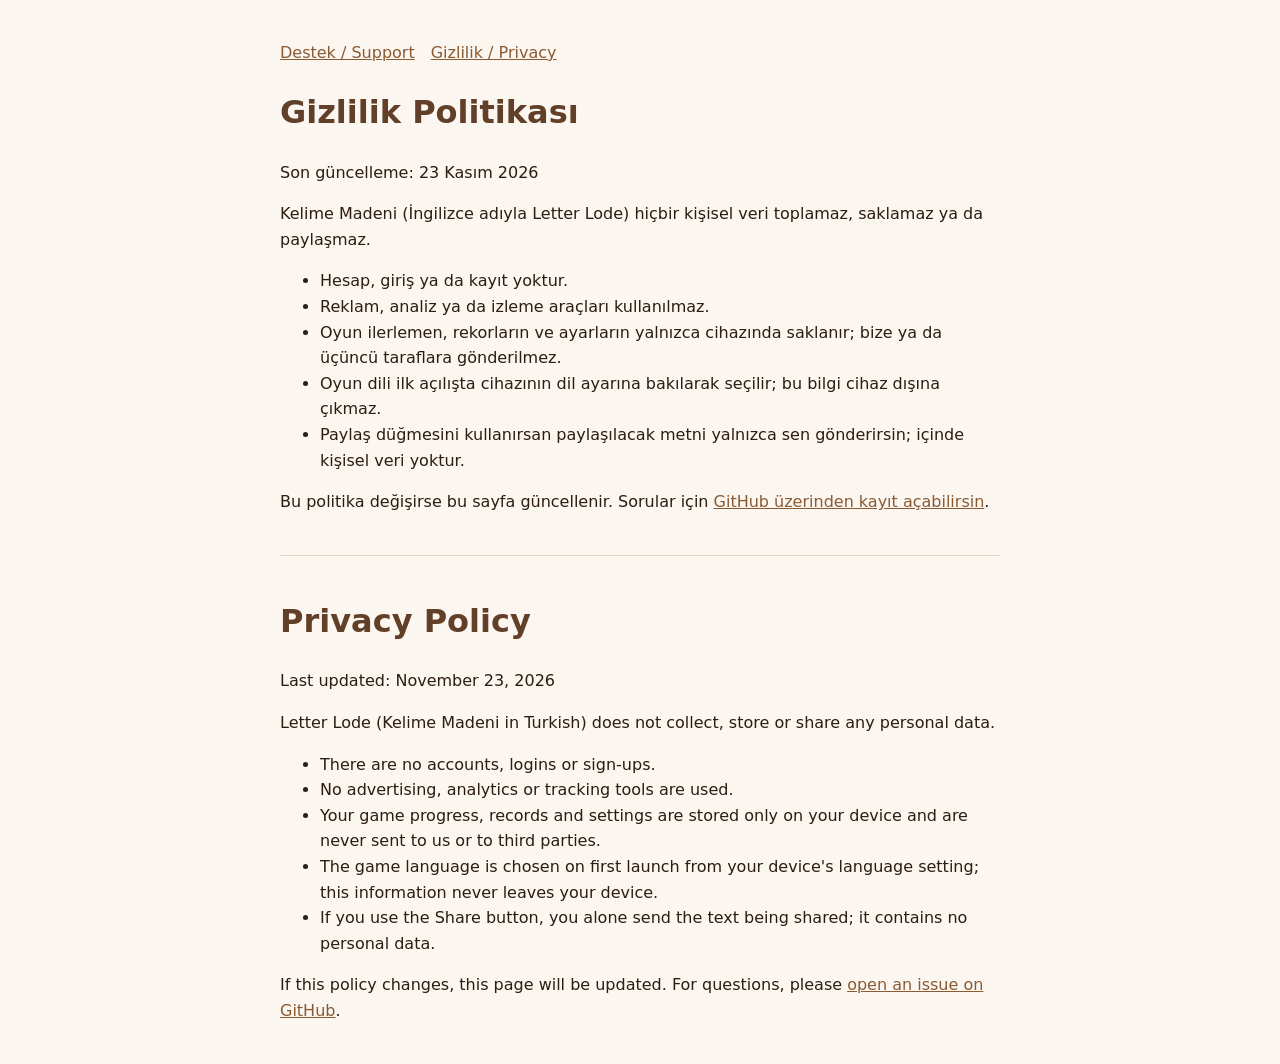
==== privacy.html @ 884fb62a "Destek ve gizlilik sayfaları (TR/EN)" ====
<!doctype html><html lang="tr"><head><meta charset="utf-8"><meta name="viewport" content="width=device-width,initial-scale=1"><title>Kelime Madeni · Letter Lode — Gizlilik / Privacy</title><link rel="stylesheet" href="style.css"></head><body>
<nav><a href="index.html">Destek / Support</a><a href="privacy.html">Gizlilik / Privacy</a></nav>
<h1>Gizlilik Politikası</h1>
<p>Son güncelleme: 23 Kasım 2026</p>
<p>Kelime Madeni (İngilizce adıyla Letter Lode) hiçbir kişisel veri toplamaz, saklamaz ya da paylaşmaz.</p>
<ul><li>Hesap, giriş ya da kayıt yoktur.</li>
<li>Reklam, analiz ya da izleme araçları kullanılmaz.</li>
<li>Oyun ilerlemen, rekorların ve ayarların yalnızca cihazında saklanır; bize ya da üçüncü taraflara gönderilmez.</li>
<li>Oyun dili ilk açılışta cihazının dil ayarına bakılarak seçilir; bu bilgi cihaz dışına çıkmaz.</li>
<li>Paylaş düğmesini kullanırsan paylaşılacak metni yalnızca sen gönderirsin; içinde kişisel veri yoktur.</li></ul>
<p>Bu politika değişirse bu sayfa güncellenir. Sorular için <a href="https://github.com/volkansuner/kelimemadeni-app/issues">GitHub üzerinden kayıt açabilirsin</a>.</p>
<hr>
<h1>Privacy Policy</h1>
<p>Last updated: November 23, 2026</p>
<p>Letter Lode (Kelime Madeni in Turkish) does not collect, store or share any personal data.</p>
<ul><li>There are no accounts, logins or sign-ups.</li>
<li>No advertising, analytics or tracking tools are used.</li>
<li>Your game progress, records and settings are stored only on your device and are never sent to us or to third parties.</li>
<li>The game language is chosen on first launch from your device's language setting; this information never leaves your device.</li>
<li>If you use the Share button, you alone send the text being shared; it contains no personal data.</li></ul>
<p>If this policy changes, this page will be updated. For questions, please <a href="https://github.com/volkansuner/kelimemadeni-app/issues">open an issue on GitHub</a>.</p>
</body></html>
---- style.css ----
body{font-family:-apple-system,system-ui,sans-serif;max-width:720px;margin:40px auto;padding:0 20px;line-height:1.6;color:#2b1d12;background:#fbf6ef}
h1{color:#613F28}h2{color:#613F28;margin-top:2em}a{color:#8a5a33}nav a{margin-right:1em}hr{border:0;border-top:1px solid #e3d5c3;margin:2.5em 0}
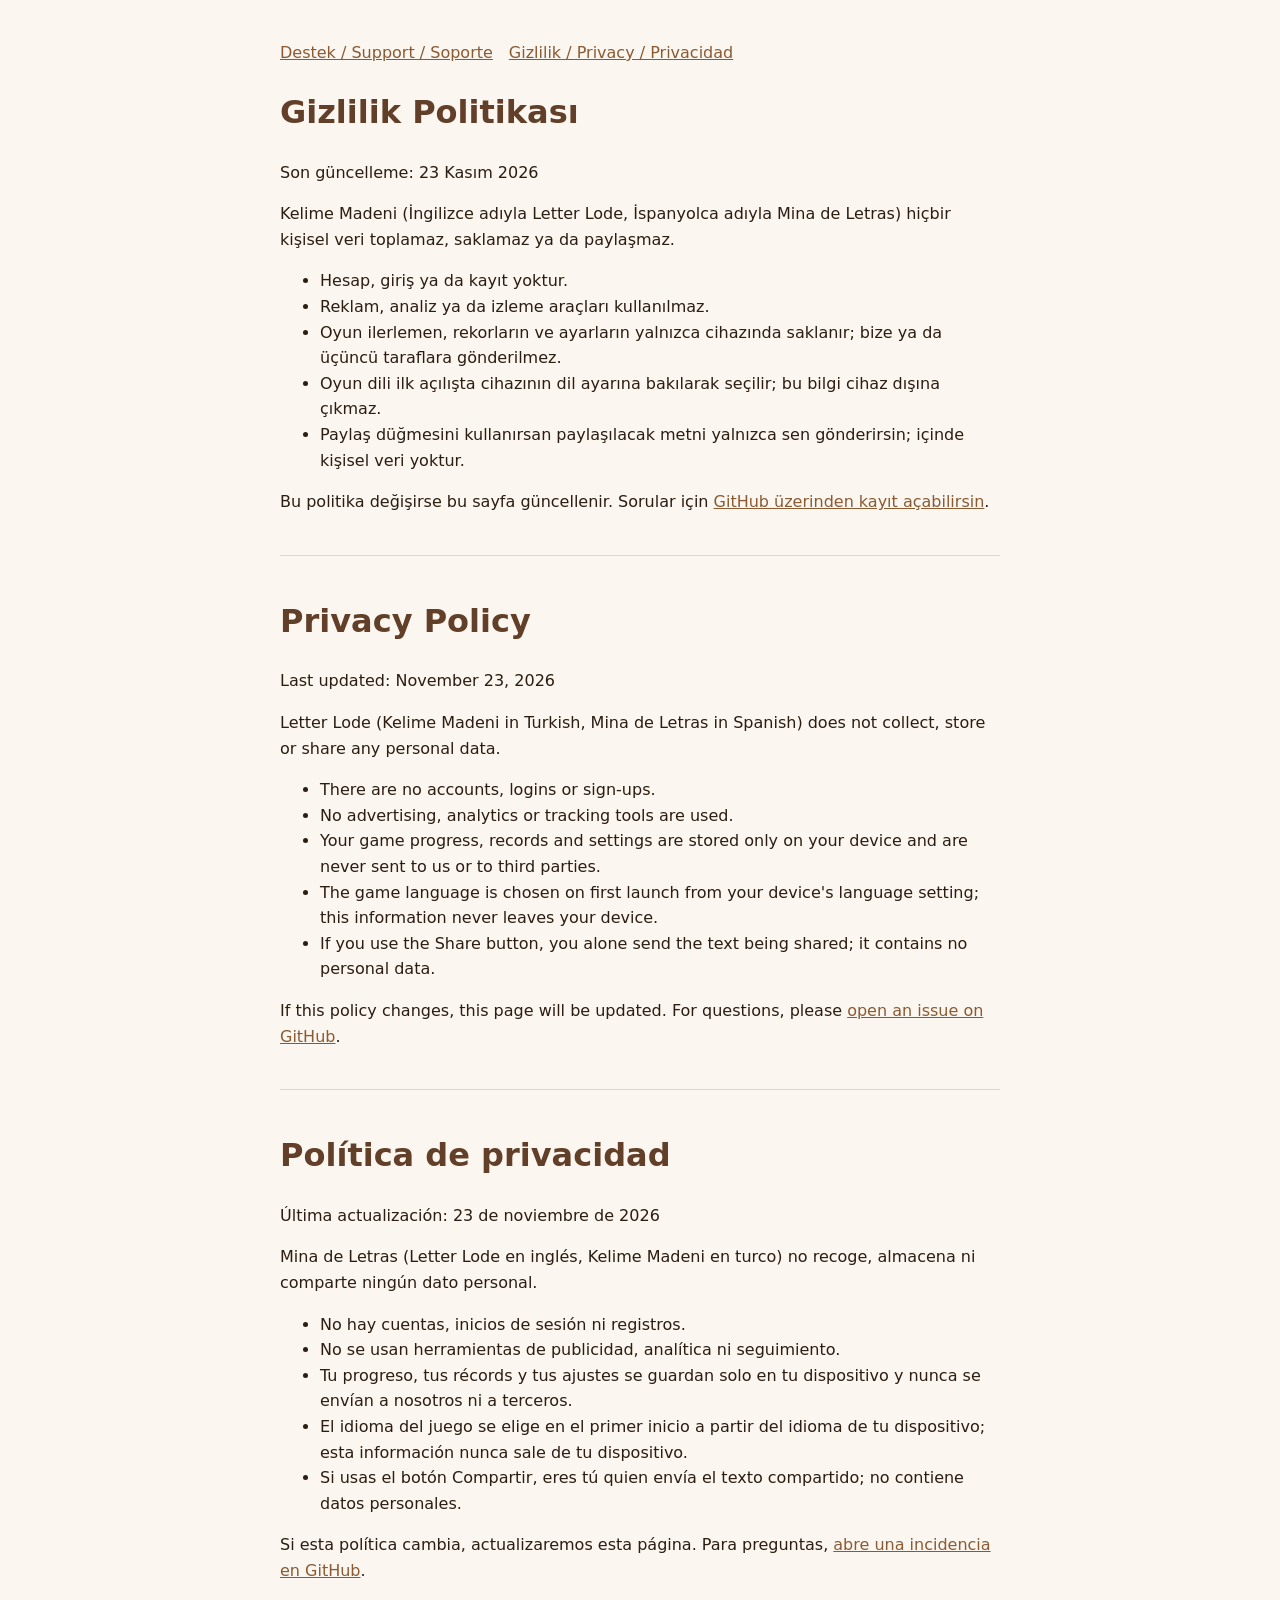
==== commit 540f8400: "İspanyolca destek ve gizlilik bölümleri" ====
--- a/privacy.html
+++ b/privacy.html
@@ -1,8 +1,8 @@
-<!doctype html><html lang="tr"><head><meta charset="utf-8"><meta name="viewport" content="width=device-width,initial-scale=1"><title>Kelime Madeni · Letter Lode — Gizlilik / Privacy</title><link rel="stylesheet" href="style.css"></head><body>
-<nav><a href="index.html">Destek / Support</a><a href="privacy.html">Gizlilik / Privacy</a></nav>
+<!doctype html><html lang="tr"><head><meta charset="utf-8"><meta name="viewport" content="width=device-width,initial-scale=1"><title>Kelime Madeni · Letter Lode · Mina de Letras — Gizlilik / Privacy / Privacidad</title><link rel="stylesheet" href="style.css"></head><body>
+<nav><a href="index.html">Destek / Support / Soporte</a><a href="privacy.html">Gizlilik / Privacy / Privacidad</a></nav>
 <h1>Gizlilik Politikası</h1>
 <p>Son güncelleme: 23 Kasım 2026</p>
-<p>Kelime Madeni (İngilizce adıyla Letter Lode) hiçbir kişisel veri toplamaz, saklamaz ya da paylaşmaz.</p>
+<p>Kelime Madeni (İngilizce adıyla Letter Lode, İspanyolca adıyla Mina de Letras) hiçbir kişisel veri toplamaz, saklamaz ya da paylaşmaz.</p>
 <ul><li>Hesap, giriş ya da kayıt yoktur.</li>
 <li>Reklam, analiz ya da izleme araçları kullanılmaz.</li>
 <li>Oyun ilerlemen, rekorların ve ayarların yalnızca cihazında saklanır; bize ya da üçüncü taraflara gönderilmez.</li>
@@ -12,11 +12,23 @@
 <hr>
 <h1>Privacy Policy</h1>
 <p>Last updated: November 23, 2026</p>
-<p>Letter Lode (Kelime Madeni in Turkish) does not collect, store or share any personal data.</p>
+<p>Letter Lode (Kelime Madeni in Turkish, Mina de Letras in Spanish) does not collect, store or share any personal data.</p>
 <ul><li>There are no accounts, logins or sign-ups.</li>
 <li>No advertising, analytics or tracking tools are used.</li>
 <li>Your game progress, records and settings are stored only on your device and are never sent to us or to third parties.</li>
 <li>The game language is chosen on first launch from your device's language setting; this information never leaves your device.</li>
 <li>If you use the Share button, you alone send the text being shared; it contains no personal data.</li></ul>
 <p>If this policy changes, this page will be updated. For questions, please <a href="https://github.com/volkansuner/kelimemadeni-app/issues">open an issue on GitHub</a>.</p>
+<hr>
+<h1 lang="es">Política de privacidad</h1>
+<div lang="es">
+<p>Última actualización: 23 de noviembre de 2026</p>
+<p>Mina de Letras (Letter Lode en inglés, Kelime Madeni en turco) no recoge, almacena ni comparte ningún dato personal.</p>
+<ul><li>No hay cuentas, inicios de sesión ni registros.</li>
+<li>No se usan herramientas de publicidad, analítica ni seguimiento.</li>
+<li>Tu progreso, tus récords y tus ajustes se guardan solo en tu dispositivo y nunca se envían a nosotros ni a terceros.</li>
+<li>El idioma del juego se elige en el primer inicio a partir del idioma de tu dispositivo; esta información nunca sale de tu dispositivo.</li>
+<li>Si usas el botón Compartir, eres tú quien envía el texto compartido; no contiene datos personales.</li></ul>
+<p>Si esta política cambia, actualizaremos esta página. Para preguntas, <a href="https://github.com/volkansuner/kelimemadeni-app/issues">abre una incidencia en GitHub</a>.</p>
+</div>
 </body></html>
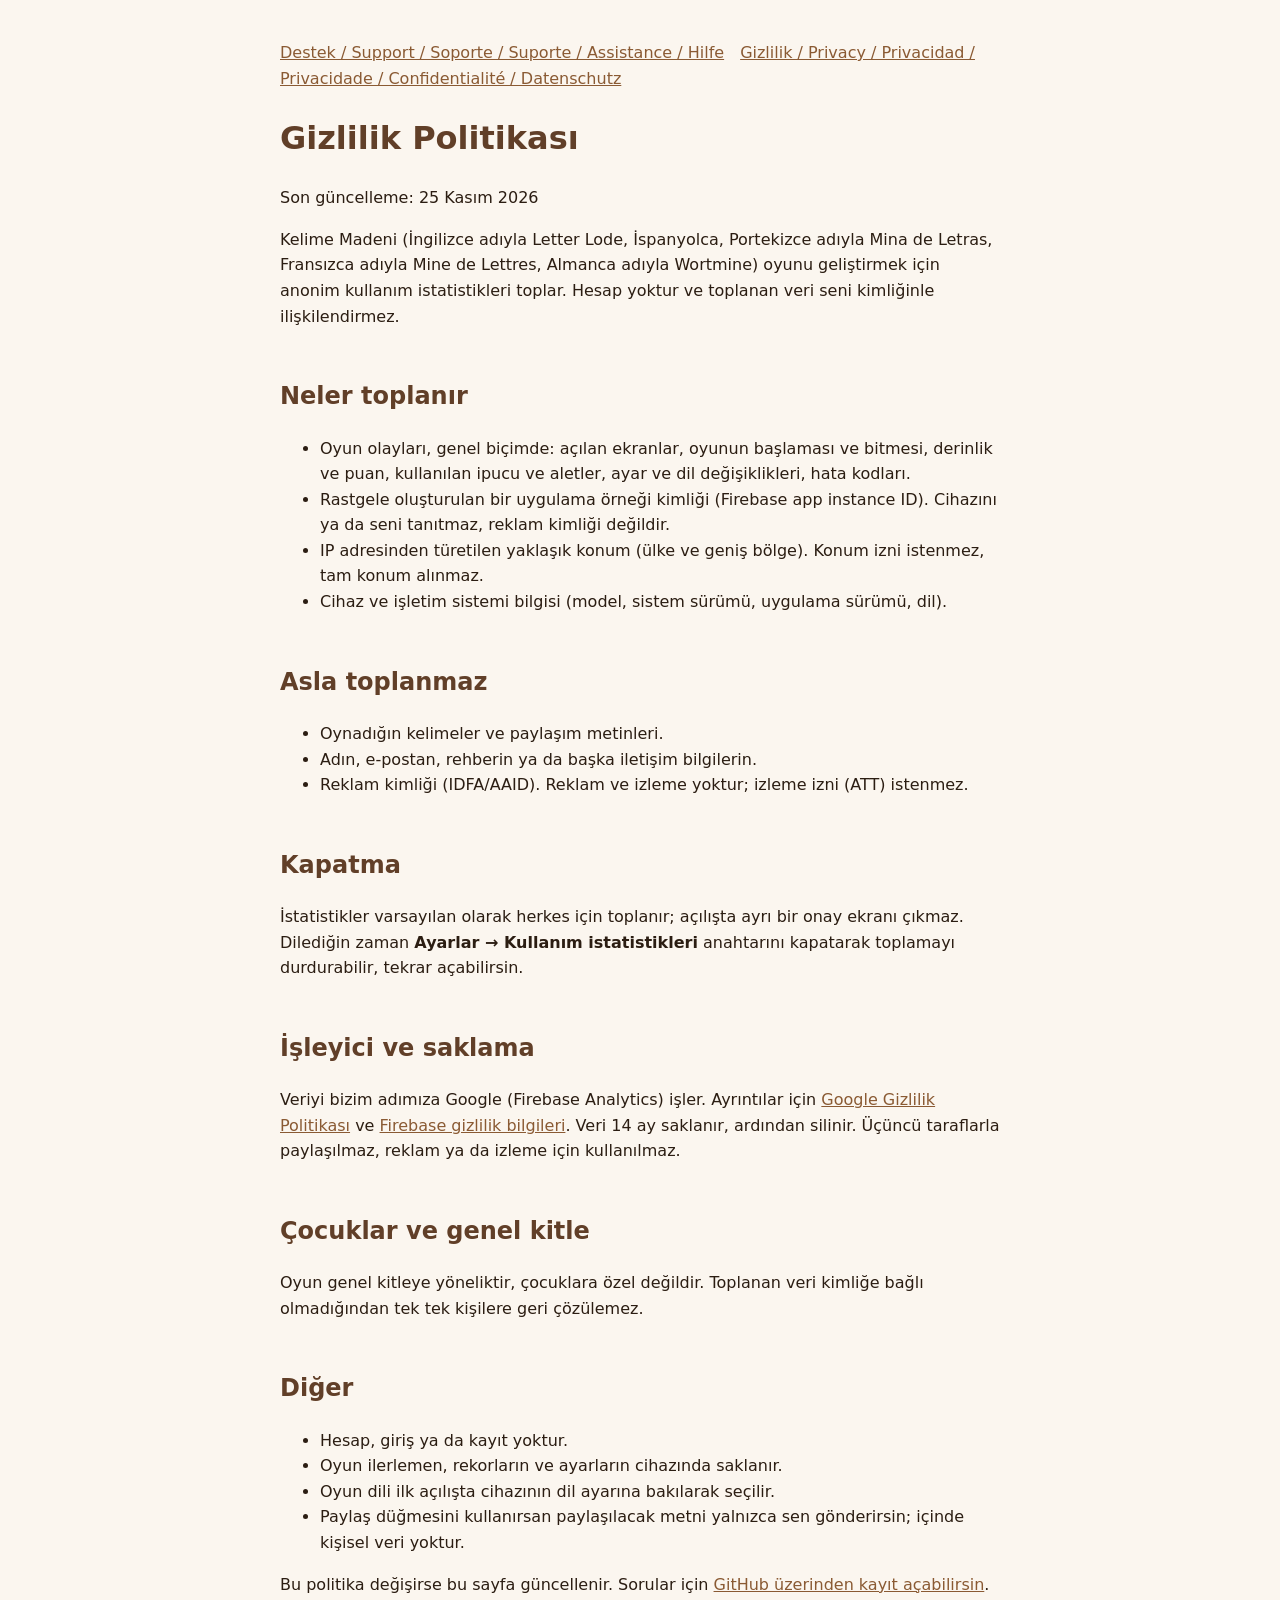
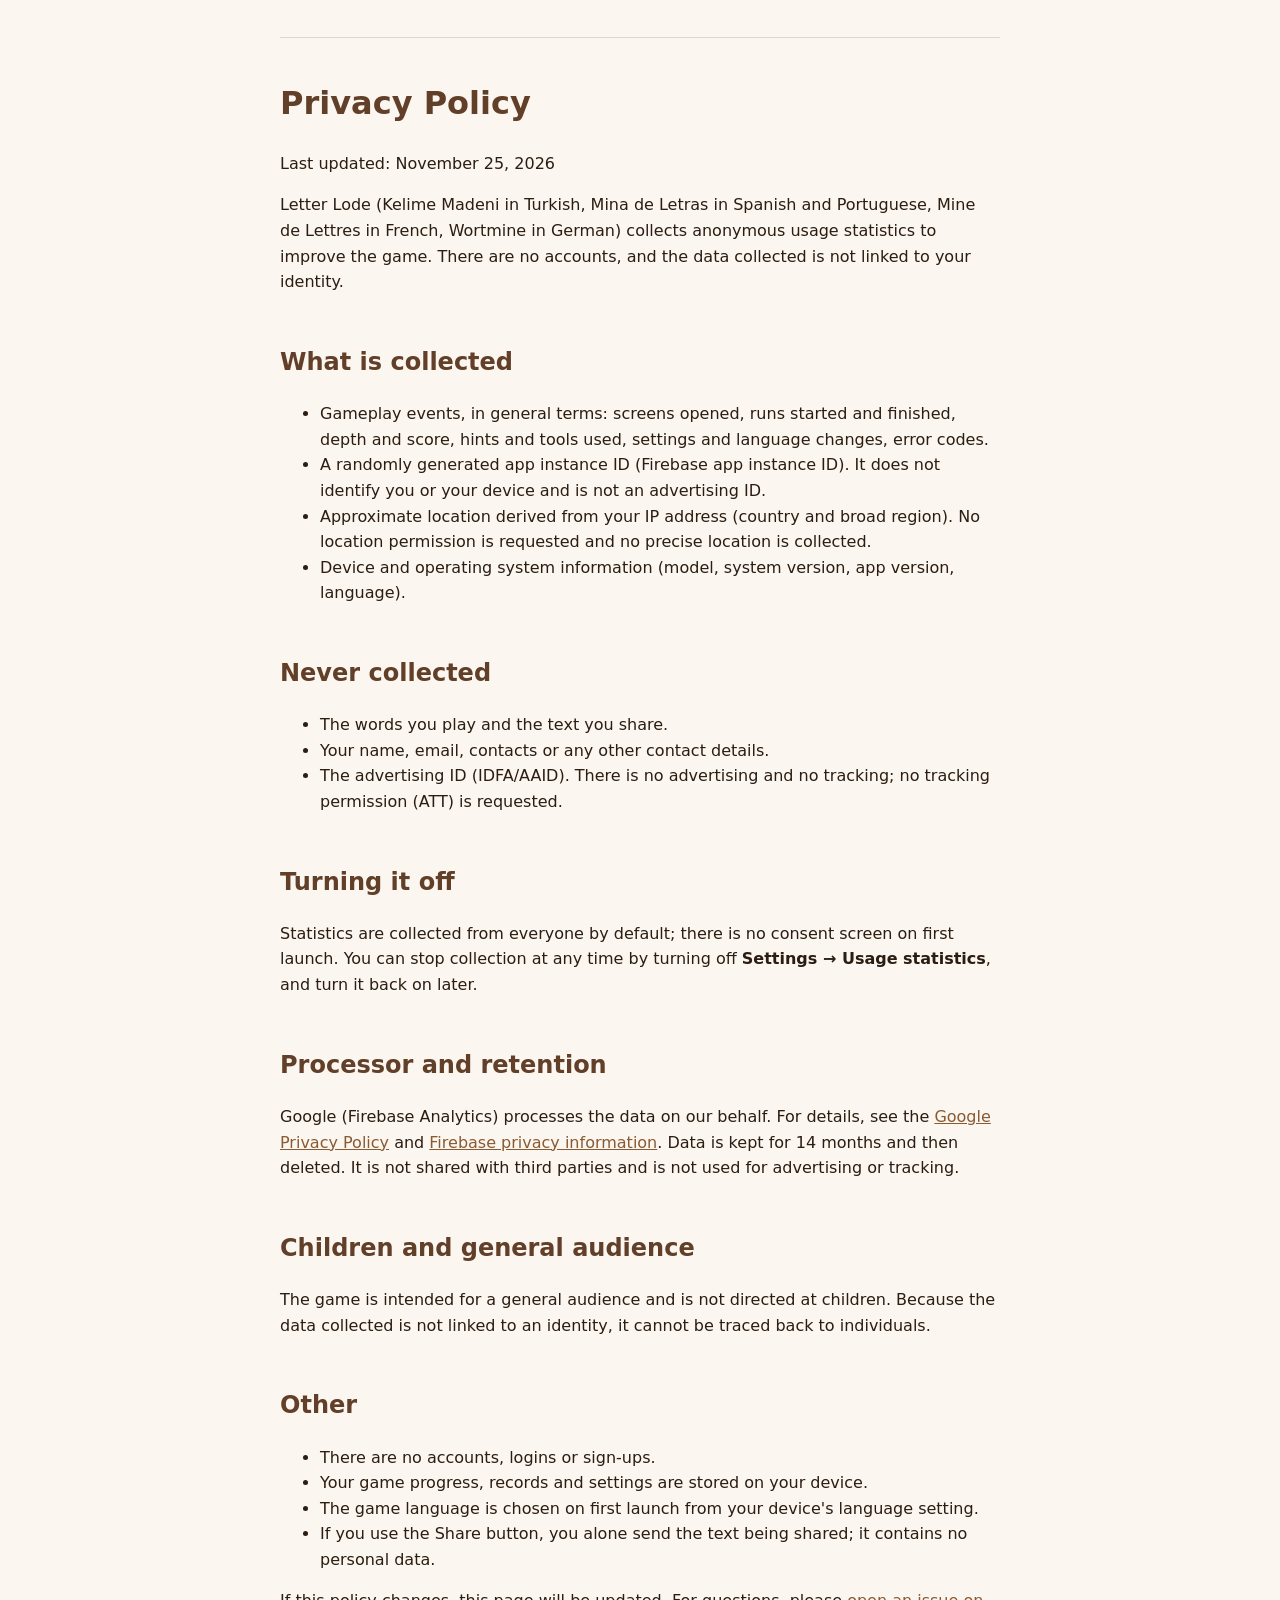
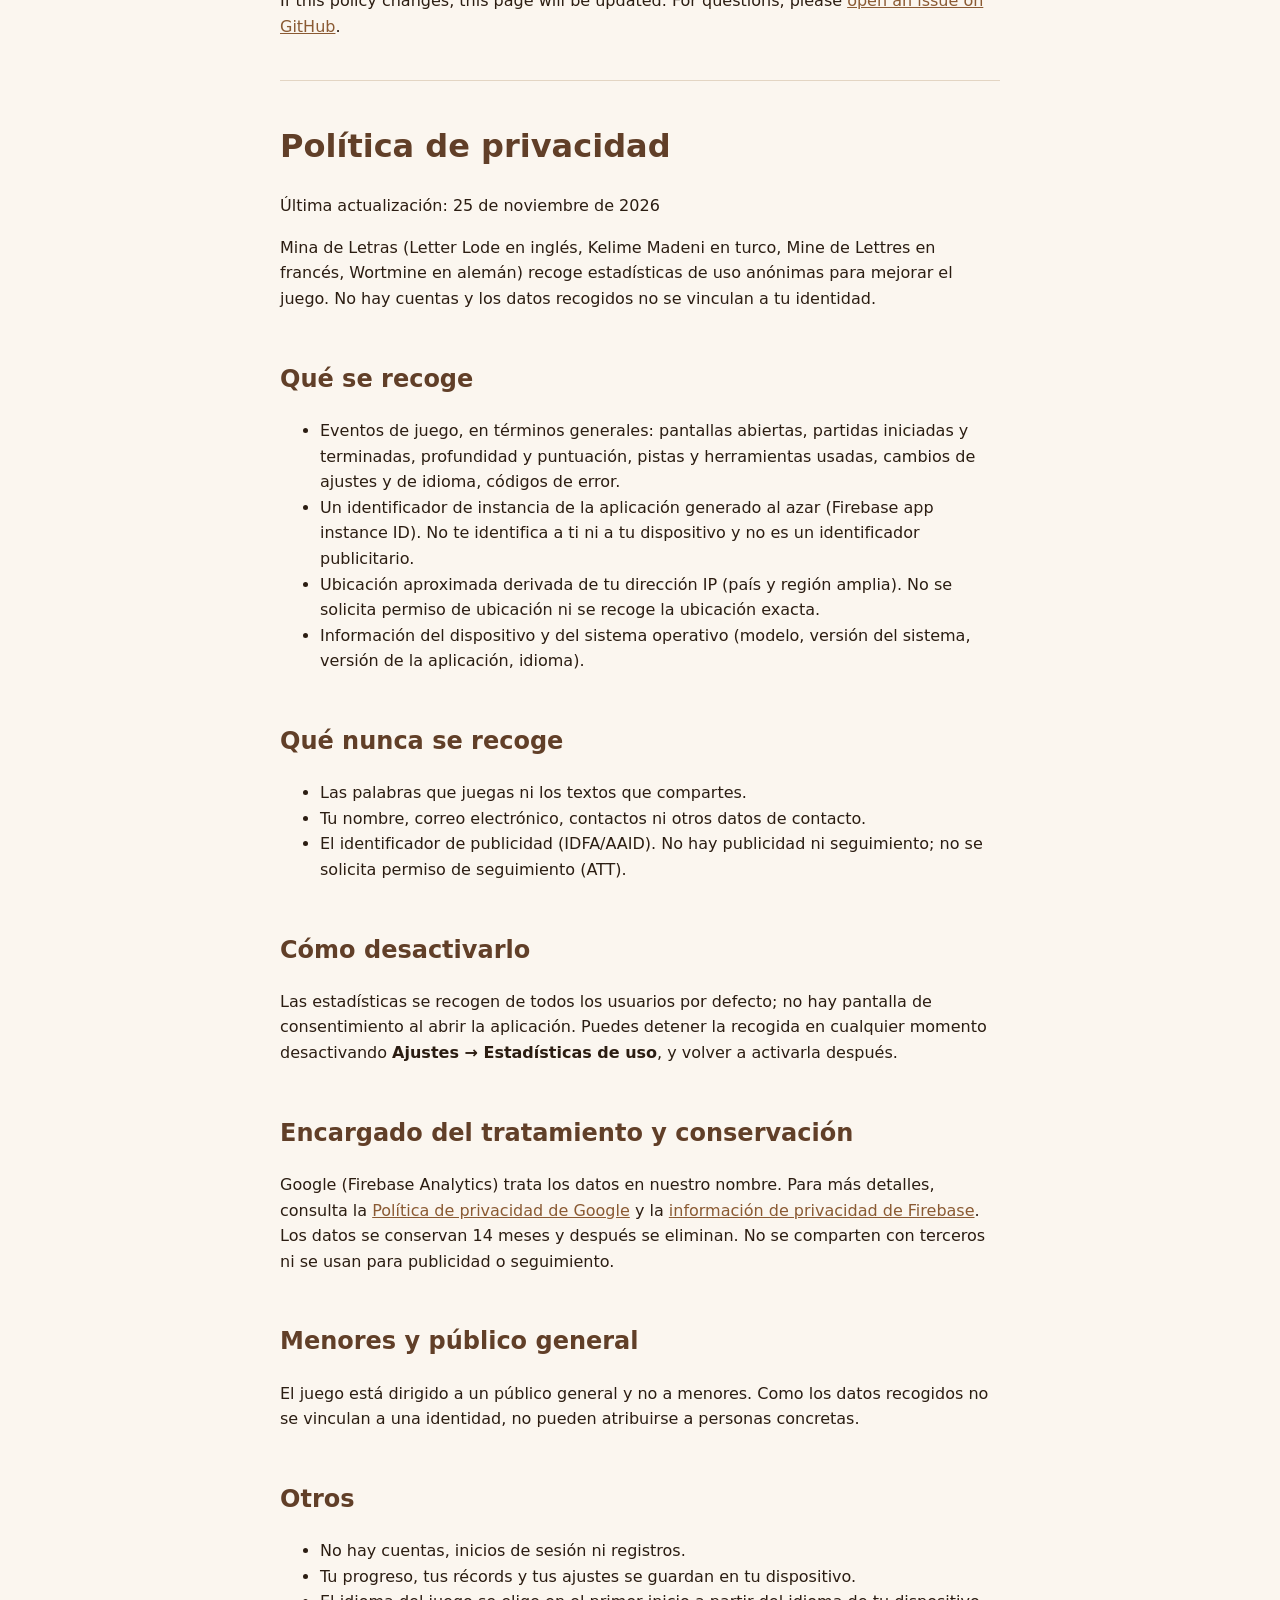
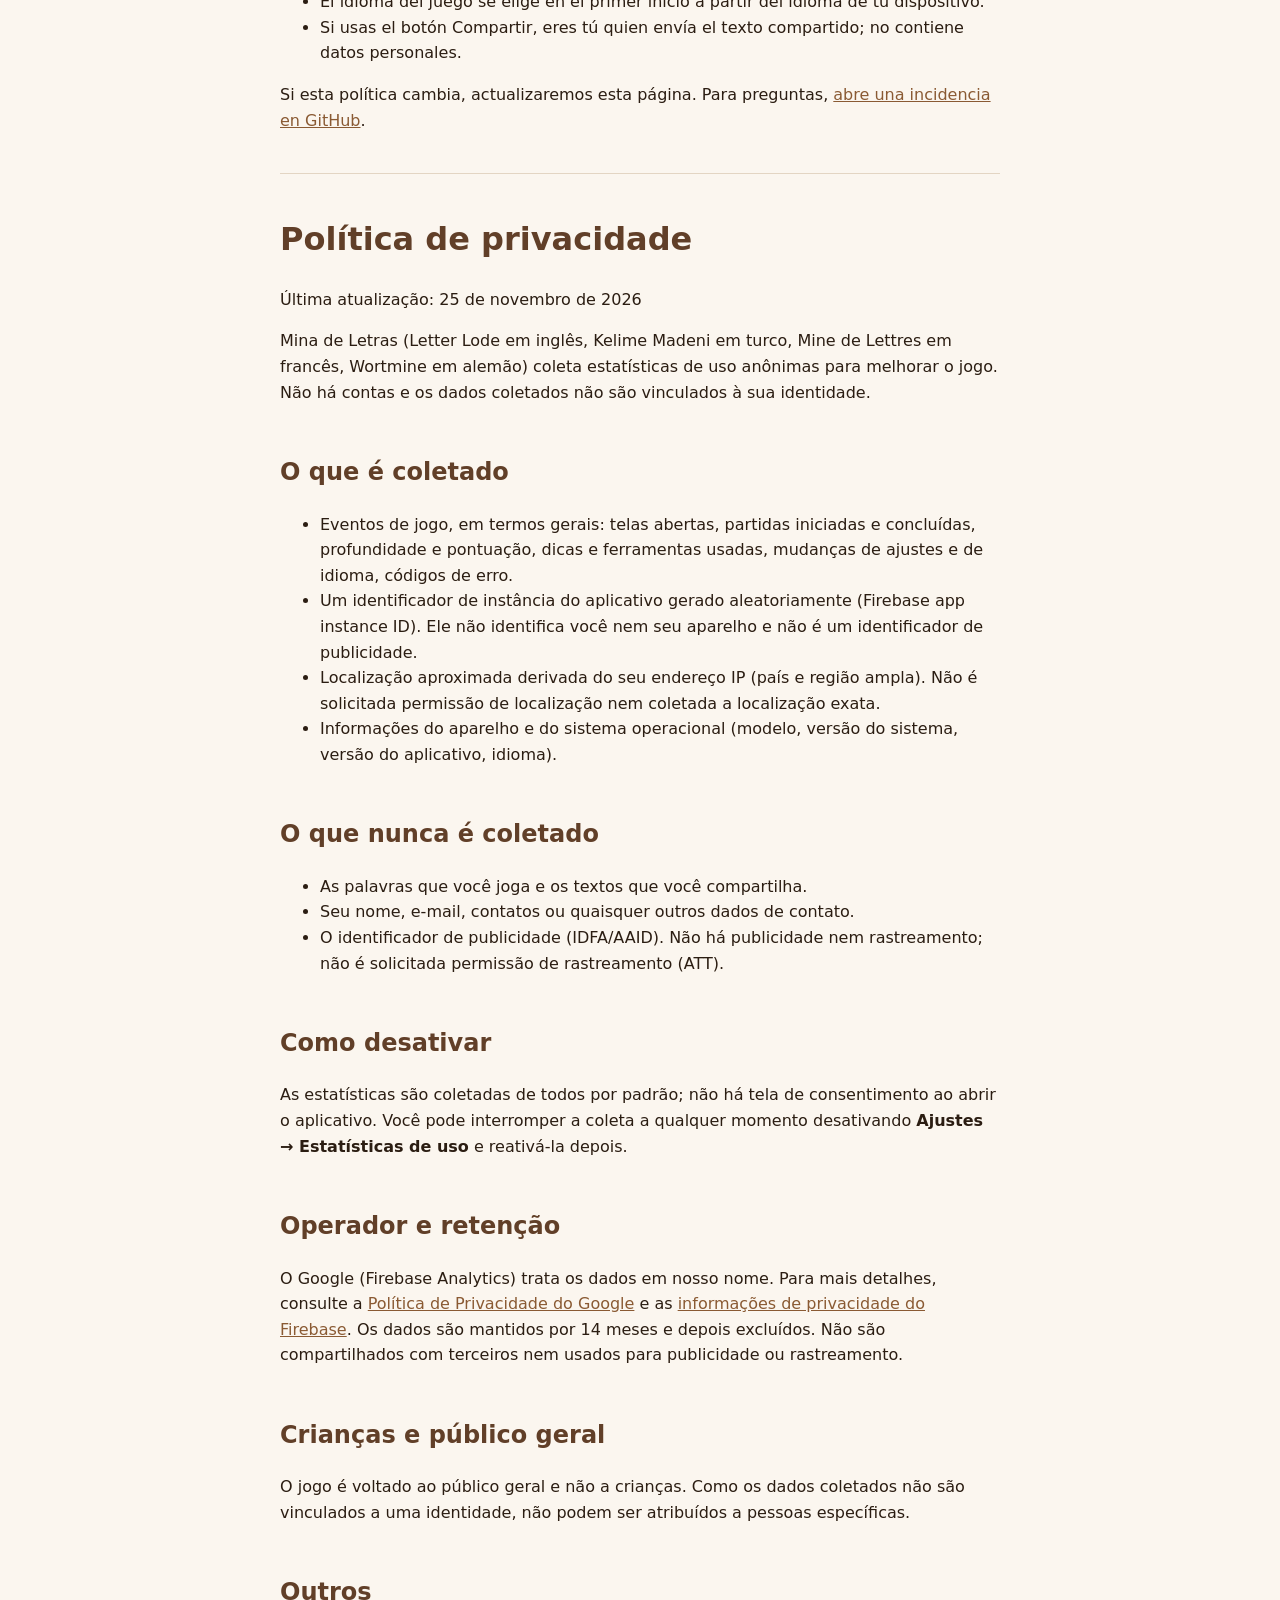
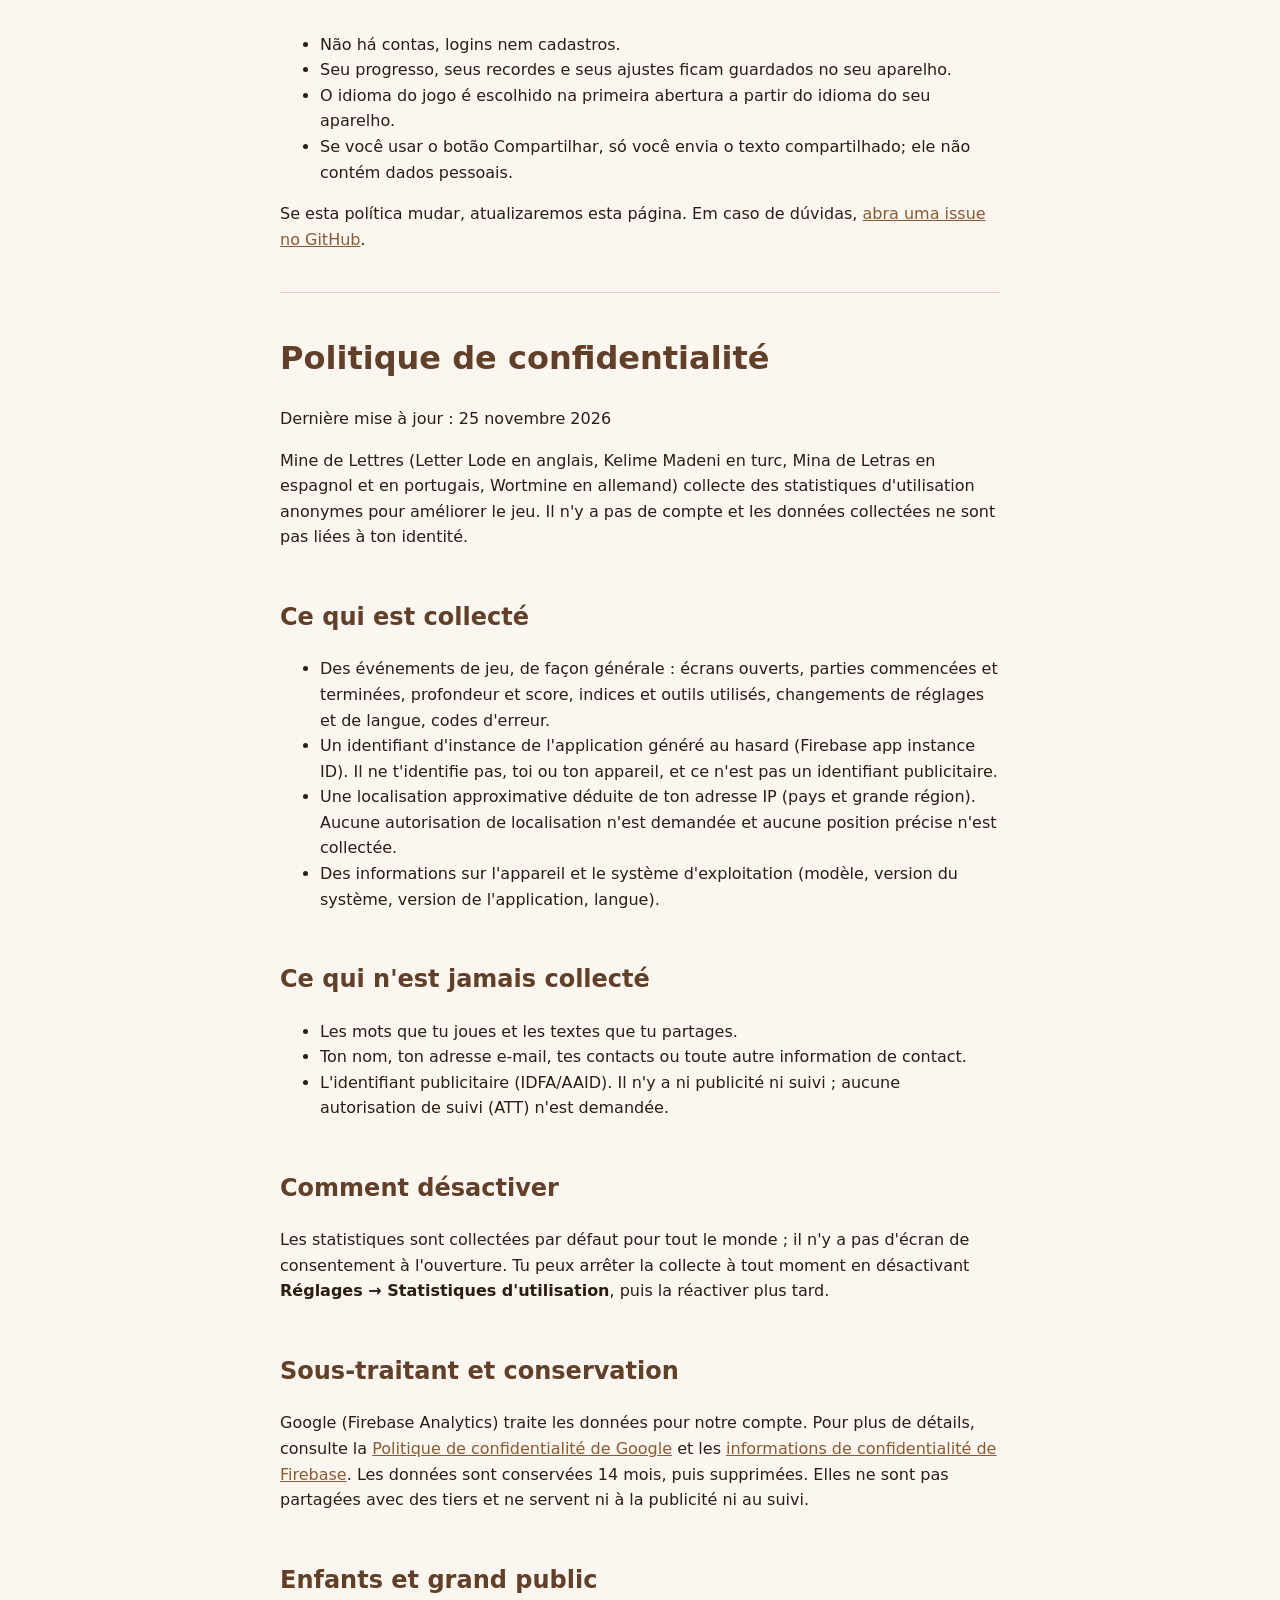
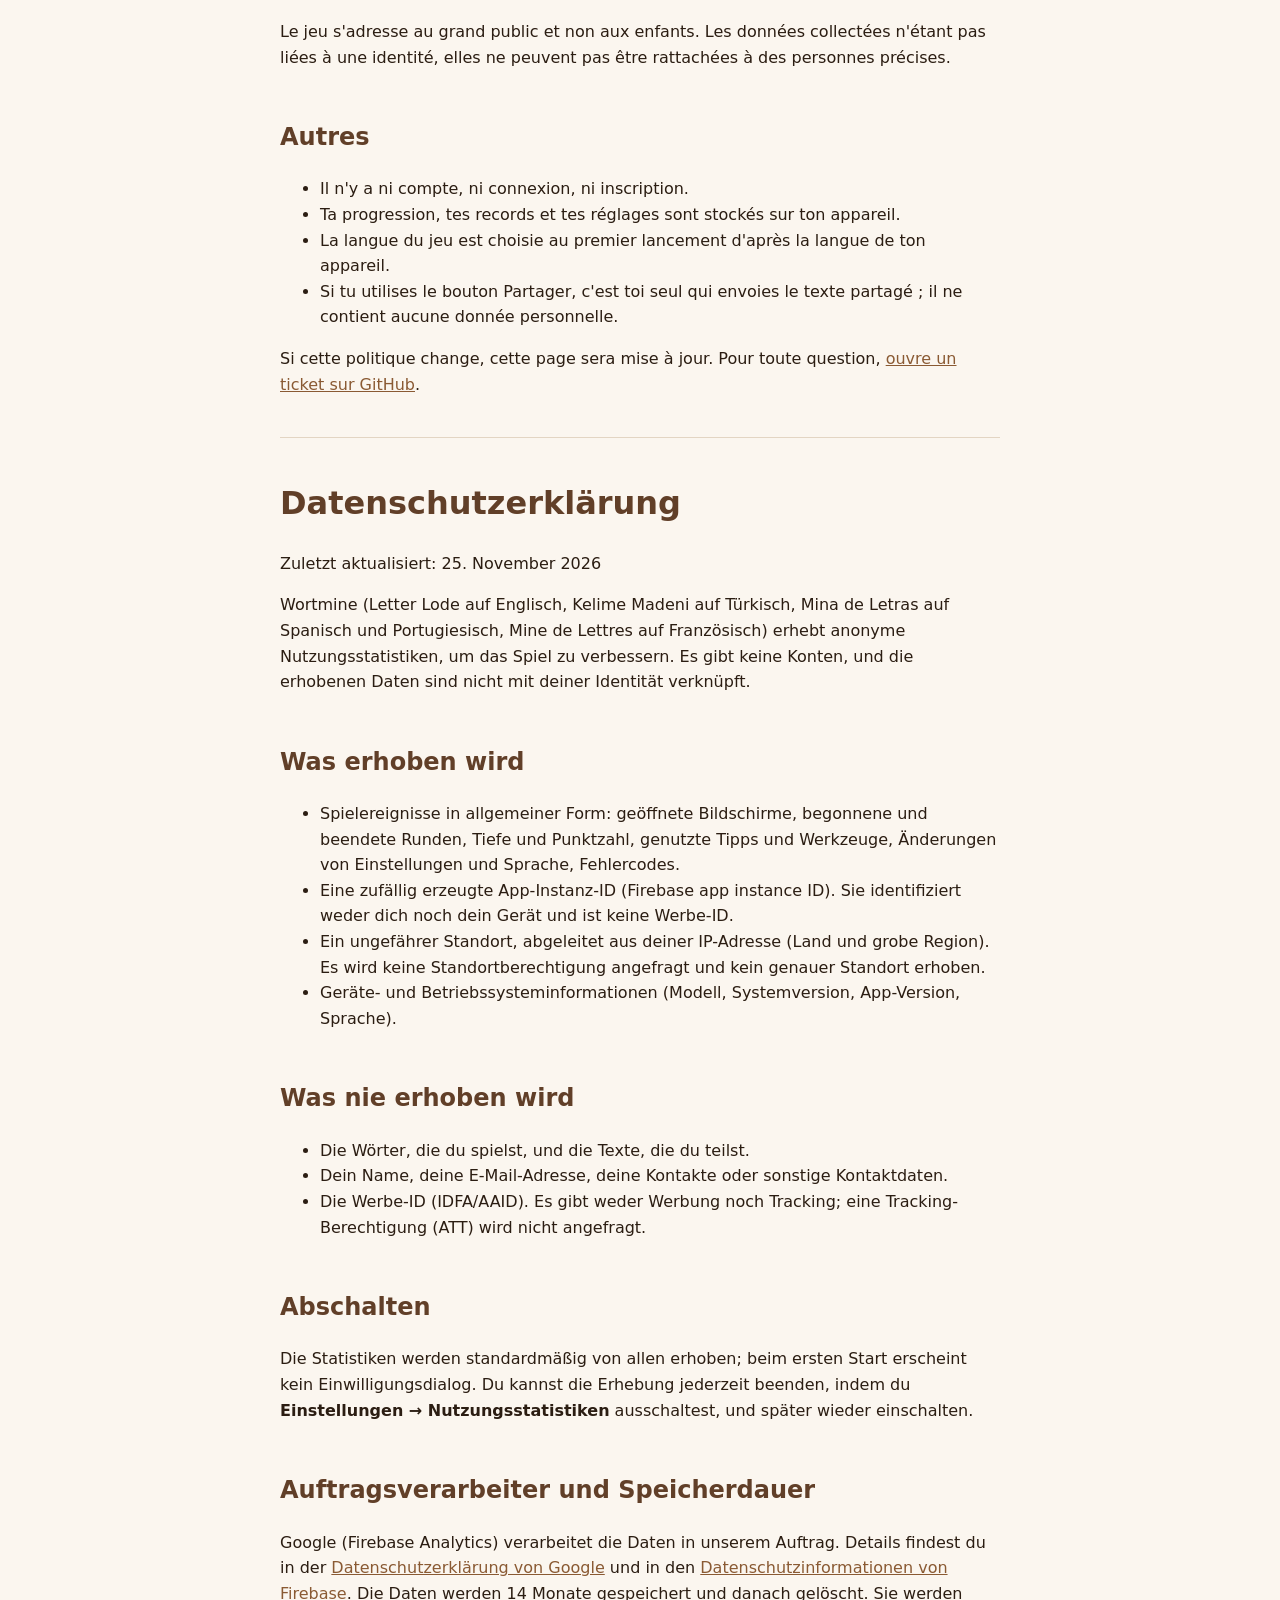
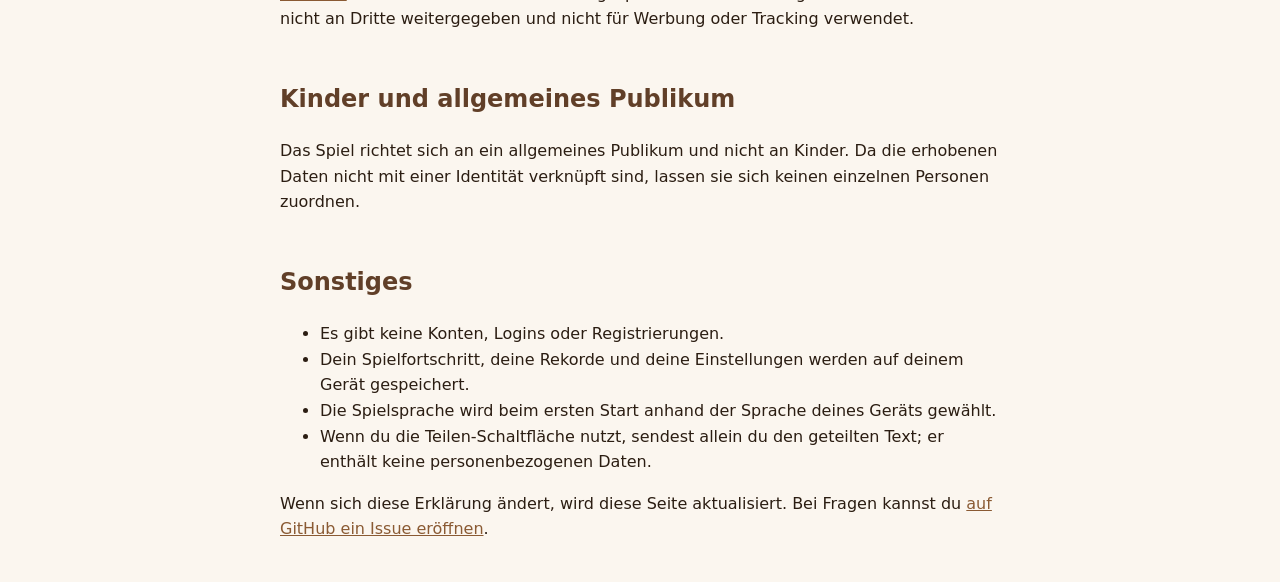
==== commit fb9487d2: "Gizlilik sayfası: analitik ve istatistik anahtarı, PT/FR/DE bölümleri" ====
--- a/privacy.html
+++ b/privacy.html
@@ -1,34 +1,164 @@
-<!doctype html><html lang="tr"><head><meta charset="utf-8"><meta name="viewport" content="width=device-width,initial-scale=1"><title>Kelime Madeni · Letter Lode · Mina de Letras — Gizlilik / Privacy / Privacidad</title><link rel="stylesheet" href="style.css"></head><body>
-<nav><a href="index.html">Destek / Support / Soporte</a><a href="privacy.html">Gizlilik / Privacy / Privacidad</a></nav>
+<!doctype html><html lang="tr"><head><meta charset="utf-8"><meta name="viewport" content="width=device-width,initial-scale=1"><title>Kelime Madeni · Letter Lode · Mina de Letras · Mine de Lettres · Wortmine — Gizlilik / Privacy / Privacidad / Privacidade / Confidentialité / Datenschutz</title><link rel="stylesheet" href="style.css"></head><body>
+<nav><a href="index.html">Destek / Support / Soporte / Suporte / Assistance / Hilfe</a><a href="privacy.html">Gizlilik / Privacy / Privacidad / Privacidade / Confidentialité / Datenschutz</a></nav>
 <h1>Gizlilik Politikası</h1>
-<p>Son güncelleme: 23 Kasım 2026</p>
-<p>Kelime Madeni (İngilizce adıyla Letter Lode, İspanyolca adıyla Mina de Letras) hiçbir kişisel veri toplamaz, saklamaz ya da paylaşmaz.</p>
+<div>
+<p>Son güncelleme: 25 Kasım 2026</p>
+<p>Kelime Madeni (İngilizce adıyla Letter Lode, İspanyolca, Portekizce adıyla Mina de Letras, Fransızca adıyla Mine de Lettres, Almanca adıyla Wortmine) oyunu geliştirmek için anonim kullanım istatistikleri toplar. Hesap yoktur ve toplanan veri seni kimliğinle ilişkilendirmez.</p>
+<h2>Neler toplanır</h2>
+<ul><li>Oyun olayları, genel biçimde: açılan ekranlar, oyunun başlaması ve bitmesi, derinlik ve puan, kullanılan ipucu ve aletler, ayar ve dil değişiklikleri, hata kodları.</li>
+<li>Rastgele oluşturulan bir uygulama örneği kimliği (Firebase app instance ID). Cihazını ya da seni tanıtmaz, reklam kimliği değildir.</li>
+<li>IP adresinden türetilen yaklaşık konum (ülke ve geniş bölge). Konum izni istenmez, tam konum alınmaz.</li>
+<li>Cihaz ve işletim sistemi bilgisi (model, sistem sürümü, uygulama sürümü, dil).</li></ul>
+<h2>Asla toplanmaz</h2>
+<ul><li>Oynadığın kelimeler ve paylaşım metinleri.</li>
+<li>Adın, e-postan, rehberin ya da başka iletişim bilgilerin.</li>
+<li>Reklam kimliği (IDFA/AAID). Reklam ve izleme yoktur; izleme izni (ATT) istenmez.</li></ul>
+<h2>Kapatma</h2>
+<p>İstatistikler varsayılan olarak herkes için toplanır; açılışta ayrı bir onay ekranı çıkmaz. Dilediğin zaman <b>Ayarlar → Kullanım istatistikleri</b> anahtarını kapatarak toplamayı durdurabilir, tekrar açabilirsin.</p>
+<h2>İşleyici ve saklama</h2>
+<p>Veriyi bizim adımıza Google (Firebase Analytics) işler. Ayrıntılar için <a href="https://policies.google.com/privacy">Google Gizlilik Politikası</a> ve <a href="https://firebase.google.com/support/privacy">Firebase gizlilik bilgileri</a>. Veri 14 ay saklanır, ardından silinir. Üçüncü taraflarla paylaşılmaz, reklam ya da izleme için kullanılmaz.</p>
+<h2>Çocuklar ve genel kitle</h2>
+<p>Oyun genel kitleye yöneliktir, çocuklara özel değildir. Toplanan veri kimliğe bağlı olmadığından tek tek kişilere geri çözülemez.</p>
+<h2>Diğer</h2>
 <ul><li>Hesap, giriş ya da kayıt yoktur.</li>
-<li>Reklam, analiz ya da izleme araçları kullanılmaz.</li>
-<li>Oyun ilerlemen, rekorların ve ayarların yalnızca cihazında saklanır; bize ya da üçüncü taraflara gönderilmez.</li>
-<li>Oyun dili ilk açılışta cihazının dil ayarına bakılarak seçilir; bu bilgi cihaz dışına çıkmaz.</li>
+<li>Oyun ilerlemen, rekorların ve ayarların cihazında saklanır.</li>
+<li>Oyun dili ilk açılışta cihazının dil ayarına bakılarak seçilir.</li>
 <li>Paylaş düğmesini kullanırsan paylaşılacak metni yalnızca sen gönderirsin; içinde kişisel veri yoktur.</li></ul>
 <p>Bu politika değişirse bu sayfa güncellenir. Sorular için <a href="https://github.com/volkansuner/kelimemadeni-app/issues">GitHub üzerinden kayıt açabilirsin</a>.</p>
+</div>
 <hr>
 <h1>Privacy Policy</h1>
-<p>Last updated: November 23, 2026</p>
-<p>Letter Lode (Kelime Madeni in Turkish, Mina de Letras in Spanish) does not collect, store or share any personal data.</p>
+<div>
+<p>Last updated: November 25, 2026</p>
+<p>Letter Lode (Kelime Madeni in Turkish, Mina de Letras in Spanish and Portuguese, Mine de Lettres in French, Wortmine in German) collects anonymous usage statistics to improve the game. There are no accounts, and the data collected is not linked to your identity.</p>
+<h2>What is collected</h2>
+<ul><li>Gameplay events, in general terms: screens opened, runs started and finished, depth and score, hints and tools used, settings and language changes, error codes.</li>
+<li>A randomly generated app instance ID (Firebase app instance ID). It does not identify you or your device and is not an advertising ID.</li>
+<li>Approximate location derived from your IP address (country and broad region). No location permission is requested and no precise location is collected.</li>
+<li>Device and operating system information (model, system version, app version, language).</li></ul>
+<h2>Never collected</h2>
+<ul><li>The words you play and the text you share.</li>
+<li>Your name, email, contacts or any other contact details.</li>
+<li>The advertising ID (IDFA/AAID). There is no advertising and no tracking; no tracking permission (ATT) is requested.</li></ul>
+<h2>Turning it off</h2>
+<p>Statistics are collected from everyone by default; there is no consent screen on first launch. You can stop collection at any time by turning off <b>Settings → Usage statistics</b>, and turn it back on later.</p>
+<h2>Processor and retention</h2>
+<p>Google (Firebase Analytics) processes the data on our behalf. For details, see the <a href="https://policies.google.com/privacy">Google Privacy Policy</a> and <a href="https://firebase.google.com/support/privacy">Firebase privacy information</a>. Data is kept for 14 months and then deleted. It is not shared with third parties and is not used for advertising or tracking.</p>
+<h2>Children and general audience</h2>
+<p>The game is intended for a general audience and is not directed at children. Because the data collected is not linked to an identity, it cannot be traced back to individuals.</p>
+<h2>Other</h2>
 <ul><li>There are no accounts, logins or sign-ups.</li>
-<li>No advertising, analytics or tracking tools are used.</li>
-<li>Your game progress, records and settings are stored only on your device and are never sent to us or to third parties.</li>
-<li>The game language is chosen on first launch from your device's language setting; this information never leaves your device.</li>
+<li>Your game progress, records and settings are stored on your device.</li>
+<li>The game language is chosen on first launch from your device's language setting.</li>
 <li>If you use the Share button, you alone send the text being shared; it contains no personal data.</li></ul>
 <p>If this policy changes, this page will be updated. For questions, please <a href="https://github.com/volkansuner/kelimemadeni-app/issues">open an issue on GitHub</a>.</p>
+</div>
 <hr>
 <h1 lang="es">Política de privacidad</h1>
 <div lang="es">
-<p>Última actualización: 23 de noviembre de 2026</p>
-<p>Mina de Letras (Letter Lode en inglés, Kelime Madeni en turco) no recoge, almacena ni comparte ningún dato personal.</p>
+<p>Última actualización: 25 de noviembre de 2026</p>
+<p>Mina de Letras (Letter Lode en inglés, Kelime Madeni en turco, Mine de Lettres en francés, Wortmine en alemán) recoge estadísticas de uso anónimas para mejorar el juego. No hay cuentas y los datos recogidos no se vinculan a tu identidad.</p>
+<h2>Qué se recoge</h2>
+<ul><li>Eventos de juego, en términos generales: pantallas abiertas, partidas iniciadas y terminadas, profundidad y puntuación, pistas y herramientas usadas, cambios de ajustes y de idioma, códigos de error.</li>
+<li>Un identificador de instancia de la aplicación generado al azar (Firebase app instance ID). No te identifica a ti ni a tu dispositivo y no es un identificador publicitario.</li>
+<li>Ubicación aproximada derivada de tu dirección IP (país y región amplia). No se solicita permiso de ubicación ni se recoge la ubicación exacta.</li>
+<li>Información del dispositivo y del sistema operativo (modelo, versión del sistema, versión de la aplicación, idioma).</li></ul>
+<h2>Qué nunca se recoge</h2>
+<ul><li>Las palabras que juegas ni los textos que compartes.</li>
+<li>Tu nombre, correo electrónico, contactos ni otros datos de contacto.</li>
+<li>El identificador de publicidad (IDFA/AAID). No hay publicidad ni seguimiento; no se solicita permiso de seguimiento (ATT).</li></ul>
+<h2>Cómo desactivarlo</h2>
+<p>Las estadísticas se recogen de todos los usuarios por defecto; no hay pantalla de consentimiento al abrir la aplicación. Puedes detener la recogida en cualquier momento desactivando <b>Ajustes → Estadísticas de uso</b>, y volver a activarla después.</p>
+<h2>Encargado del tratamiento y conservación</h2>
+<p>Google (Firebase Analytics) trata los datos en nuestro nombre. Para más detalles, consulta la <a href="https://policies.google.com/privacy">Política de privacidad de Google</a> y la <a href="https://firebase.google.com/support/privacy">información de privacidad de Firebase</a>. Los datos se conservan 14 meses y después se eliminan. No se comparten con terceros ni se usan para publicidad o seguimiento.</p>
+<h2>Menores y público general</h2>
+<p>El juego está dirigido a un público general y no a menores. Como los datos recogidos no se vinculan a una identidad, no pueden atribuirse a personas concretas.</p>
+<h2>Otros</h2>
 <ul><li>No hay cuentas, inicios de sesión ni registros.</li>
-<li>No se usan herramientas de publicidad, analítica ni seguimiento.</li>
-<li>Tu progreso, tus récords y tus ajustes se guardan solo en tu dispositivo y nunca se envían a nosotros ni a terceros.</li>
-<li>El idioma del juego se elige en el primer inicio a partir del idioma de tu dispositivo; esta información nunca sale de tu dispositivo.</li>
+<li>Tu progreso, tus récords y tus ajustes se guardan en tu dispositivo.</li>
+<li>El idioma del juego se elige en el primer inicio a partir del idioma de tu dispositivo.</li>
 <li>Si usas el botón Compartir, eres tú quien envía el texto compartido; no contiene datos personales.</li></ul>
 <p>Si esta política cambia, actualizaremos esta página. Para preguntas, <a href="https://github.com/volkansuner/kelimemadeni-app/issues">abre una incidencia en GitHub</a>.</p>
 </div>
+<hr>
+<h1 lang="pt">Política de privacidade</h1>
+<div lang="pt">
+<p>Última atualização: 25 de novembro de 2026</p>
+<p>Mina de Letras (Letter Lode em inglês, Kelime Madeni em turco, Mine de Lettres em francês, Wortmine em alemão) coleta estatísticas de uso anônimas para melhorar o jogo. Não há contas e os dados coletados não são vinculados à sua identidade.</p>
+<h2>O que é coletado</h2>
+<ul><li>Eventos de jogo, em termos gerais: telas abertas, partidas iniciadas e concluídas, profundidade e pontuação, dicas e ferramentas usadas, mudanças de ajustes e de idioma, códigos de erro.</li>
+<li>Um identificador de instância do aplicativo gerado aleatoriamente (Firebase app instance ID). Ele não identifica você nem seu aparelho e não é um identificador de publicidade.</li>
+<li>Localização aproximada derivada do seu endereço IP (país e região ampla). Não é solicitada permissão de localização nem coletada a localização exata.</li>
+<li>Informações do aparelho e do sistema operacional (modelo, versão do sistema, versão do aplicativo, idioma).</li></ul>
+<h2>O que nunca é coletado</h2>
+<ul><li>As palavras que você joga e os textos que você compartilha.</li>
+<li>Seu nome, e-mail, contatos ou quaisquer outros dados de contato.</li>
+<li>O identificador de publicidade (IDFA/AAID). Não há publicidade nem rastreamento; não é solicitada permissão de rastreamento (ATT).</li></ul>
+<h2>Como desativar</h2>
+<p>As estatísticas são coletadas de todos por padrão; não há tela de consentimento ao abrir o aplicativo. Você pode interromper a coleta a qualquer momento desativando <b>Ajustes → Estatísticas de uso</b> e reativá-la depois.</p>
+<h2>Operador e retenção</h2>
+<p>O Google (Firebase Analytics) trata os dados em nosso nome. Para mais detalhes, consulte a <a href="https://policies.google.com/privacy">Política de Privacidade do Google</a> e as <a href="https://firebase.google.com/support/privacy">informações de privacidade do Firebase</a>. Os dados são mantidos por 14 meses e depois excluídos. Não são compartilhados com terceiros nem usados para publicidade ou rastreamento.</p>
+<h2>Crianças e público geral</h2>
+<p>O jogo é voltado ao público geral e não a crianças. Como os dados coletados não são vinculados a uma identidade, não podem ser atribuídos a pessoas específicas.</p>
+<h2>Outros</h2>
+<ul><li>Não há contas, logins nem cadastros.</li>
+<li>Seu progresso, seus recordes e seus ajustes ficam guardados no seu aparelho.</li>
+<li>O idioma do jogo é escolhido na primeira abertura a partir do idioma do seu aparelho.</li>
+<li>Se você usar o botão Compartilhar, só você envia o texto compartilhado; ele não contém dados pessoais.</li></ul>
+<p>Se esta política mudar, atualizaremos esta página. Em caso de dúvidas, <a href="https://github.com/volkansuner/kelimemadeni-app/issues">abra uma issue no GitHub</a>.</p>
+</div>
+<hr>
+<h1 lang="fr">Politique de confidentialité</h1>
+<div lang="fr">
+<p>Dernière mise à jour : 25 novembre 2026</p>
+<p>Mine de Lettres (Letter Lode en anglais, Kelime Madeni en turc, Mina de Letras en espagnol et en portugais, Wortmine en allemand) collecte des statistiques d'utilisation anonymes pour améliorer le jeu. Il n'y a pas de compte et les données collectées ne sont pas liées à ton identité.</p>
+<h2>Ce qui est collecté</h2>
+<ul><li>Des événements de jeu, de façon générale : écrans ouverts, parties commencées et terminées, profondeur et score, indices et outils utilisés, changements de réglages et de langue, codes d'erreur.</li>
+<li>Un identifiant d'instance de l'application généré au hasard (Firebase app instance ID). Il ne t'identifie pas, toi ou ton appareil, et ce n'est pas un identifiant publicitaire.</li>
+<li>Une localisation approximative déduite de ton adresse IP (pays et grande région). Aucune autorisation de localisation n'est demandée et aucune position précise n'est collectée.</li>
+<li>Des informations sur l'appareil et le système d'exploitation (modèle, version du système, version de l'application, langue).</li></ul>
+<h2>Ce qui n'est jamais collecté</h2>
+<ul><li>Les mots que tu joues et les textes que tu partages.</li>
+<li>Ton nom, ton adresse e-mail, tes contacts ou toute autre information de contact.</li>
+<li>L'identifiant publicitaire (IDFA/AAID). Il n'y a ni publicité ni suivi ; aucune autorisation de suivi (ATT) n'est demandée.</li></ul>
+<h2>Comment désactiver</h2>
+<p>Les statistiques sont collectées par défaut pour tout le monde ; il n'y a pas d'écran de consentement à l'ouverture. Tu peux arrêter la collecte à tout moment en désactivant <b>Réglages → Statistiques d'utilisation</b>, puis la réactiver plus tard.</p>
+<h2>Sous-traitant et conservation</h2>
+<p>Google (Firebase Analytics) traite les données pour notre compte. Pour plus de détails, consulte la <a href="https://policies.google.com/privacy">Politique de confidentialité de Google</a> et les <a href="https://firebase.google.com/support/privacy">informations de confidentialité de Firebase</a>. Les données sont conservées 14 mois, puis supprimées. Elles ne sont pas partagées avec des tiers et ne servent ni à la publicité ni au suivi.</p>
+<h2>Enfants et grand public</h2>
+<p>Le jeu s'adresse au grand public et non aux enfants. Les données collectées n'étant pas liées à une identité, elles ne peuvent pas être rattachées à des personnes précises.</p>
+<h2>Autres</h2>
+<ul><li>Il n'y a ni compte, ni connexion, ni inscription.</li>
+<li>Ta progression, tes records et tes réglages sont stockés sur ton appareil.</li>
+<li>La langue du jeu est choisie au premier lancement d'après la langue de ton appareil.</li>
+<li>Si tu utilises le bouton Partager, c'est toi seul qui envoies le texte partagé ; il ne contient aucune donnée personnelle.</li></ul>
+<p>Si cette politique change, cette page sera mise à jour. Pour toute question, <a href="https://github.com/volkansuner/kelimemadeni-app/issues">ouvre un ticket sur GitHub</a>.</p>
+</div>
+<hr>
+<h1 lang="de">Datenschutzerklärung</h1>
+<div lang="de">
+<p>Zuletzt aktualisiert: 25. November 2026</p>
+<p>Wortmine (Letter Lode auf Englisch, Kelime Madeni auf Türkisch, Mina de Letras auf Spanisch und Portugiesisch, Mine de Lettres auf Französisch) erhebt anonyme Nutzungsstatistiken, um das Spiel zu verbessern. Es gibt keine Konten, und die erhobenen Daten sind nicht mit deiner Identität verknüpft.</p>
+<h2>Was erhoben wird</h2>
+<ul><li>Spielereignisse in allgemeiner Form: geöffnete Bildschirme, begonnene und beendete Runden, Tiefe und Punktzahl, genutzte Tipps und Werkzeuge, Änderungen von Einstellungen und Sprache, Fehlercodes.</li>
+<li>Eine zufällig erzeugte App-Instanz-ID (Firebase app instance ID). Sie identifiziert weder dich noch dein Gerät und ist keine Werbe-ID.</li>
+<li>Ein ungefährer Standort, abgeleitet aus deiner IP-Adresse (Land und grobe Region). Es wird keine Standortberechtigung angefragt und kein genauer Standort erhoben.</li>
+<li>Geräte- und Betriebssysteminformationen (Modell, Systemversion, App-Version, Sprache).</li></ul>
+<h2>Was nie erhoben wird</h2>
+<ul><li>Die Wörter, die du spielst, und die Texte, die du teilst.</li>
+<li>Dein Name, deine E-Mail-Adresse, deine Kontakte oder sonstige Kontaktdaten.</li>
+<li>Die Werbe-ID (IDFA/AAID). Es gibt weder Werbung noch Tracking; eine Tracking-Berechtigung (ATT) wird nicht angefragt.</li></ul>
+<h2>Abschalten</h2>
+<p>Die Statistiken werden standardmäßig von allen erhoben; beim ersten Start erscheint kein Einwilligungsdialog. Du kannst die Erhebung jederzeit beenden, indem du <b>Einstellungen → Nutzungsstatistiken</b> ausschaltest, und später wieder einschalten.</p>
+<h2>Auftragsverarbeiter und Speicherdauer</h2>
+<p>Google (Firebase Analytics) verarbeitet die Daten in unserem Auftrag. Details findest du in der <a href="https://policies.google.com/privacy">Datenschutzerklärung von Google</a> und in den <a href="https://firebase.google.com/support/privacy">Datenschutzinformationen von Firebase</a>. Die Daten werden 14 Monate gespeichert und danach gelöscht. Sie werden nicht an Dritte weitergegeben und nicht für Werbung oder Tracking verwendet.</p>
+<h2>Kinder und allgemeines Publikum</h2>
+<p>Das Spiel richtet sich an ein allgemeines Publikum und nicht an Kinder. Da die erhobenen Daten nicht mit einer Identität verknüpft sind, lassen sie sich keinen einzelnen Personen zuordnen.</p>
+<h2>Sonstiges</h2>
+<ul><li>Es gibt keine Konten, Logins oder Registrierungen.</li>
+<li>Dein Spielfortschritt, deine Rekorde und deine Einstellungen werden auf deinem Gerät gespeichert.</li>
+<li>Die Spielsprache wird beim ersten Start anhand der Sprache deines Geräts gewählt.</li>
+<li>Wenn du die Teilen-Schaltfläche nutzt, sendest allein du den geteilten Text; er enthält keine personenbezogenen Daten.</li></ul>
+<p>Wenn sich diese Erklärung ändert, wird diese Seite aktualisiert. Bei Fragen kannst du <a href="https://github.com/volkansuner/kelimemadeni-app/issues">auf GitHub ein Issue eröffnen</a>.</p>
+</div>
 </body></html>
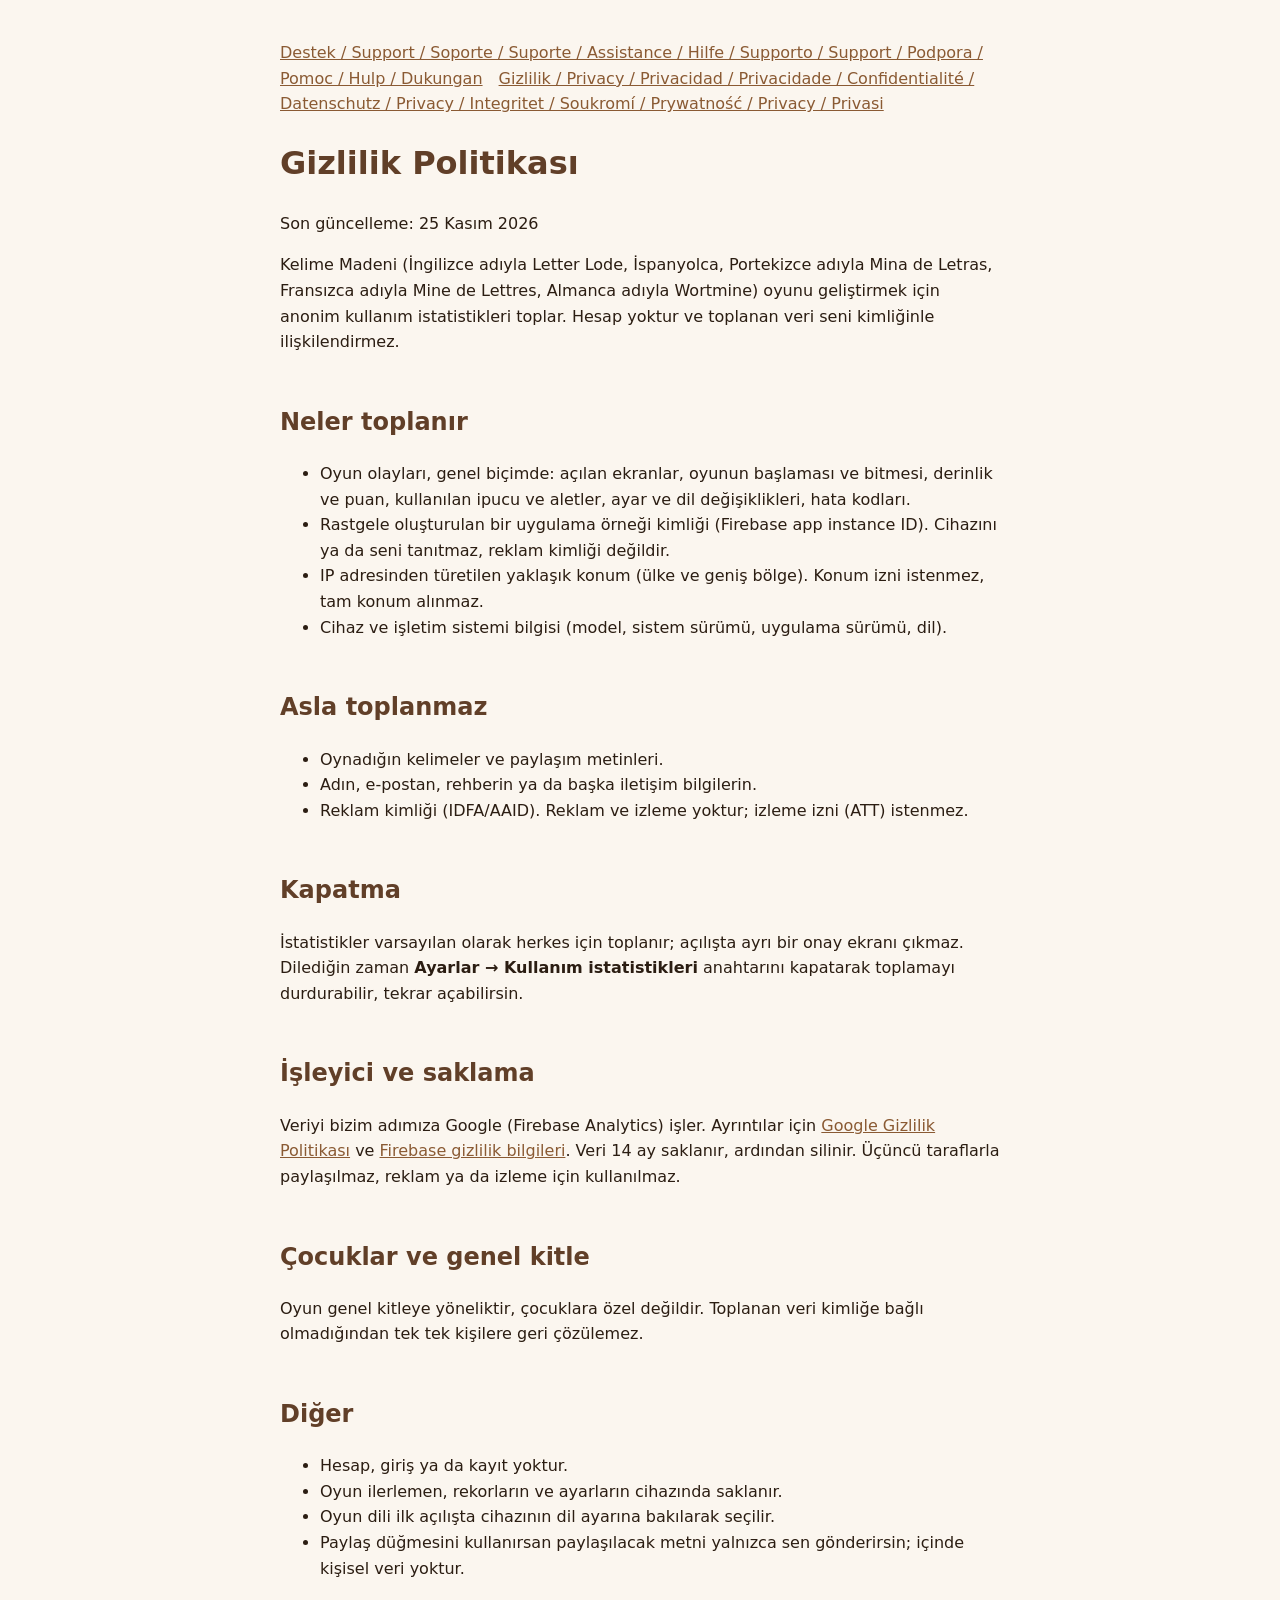
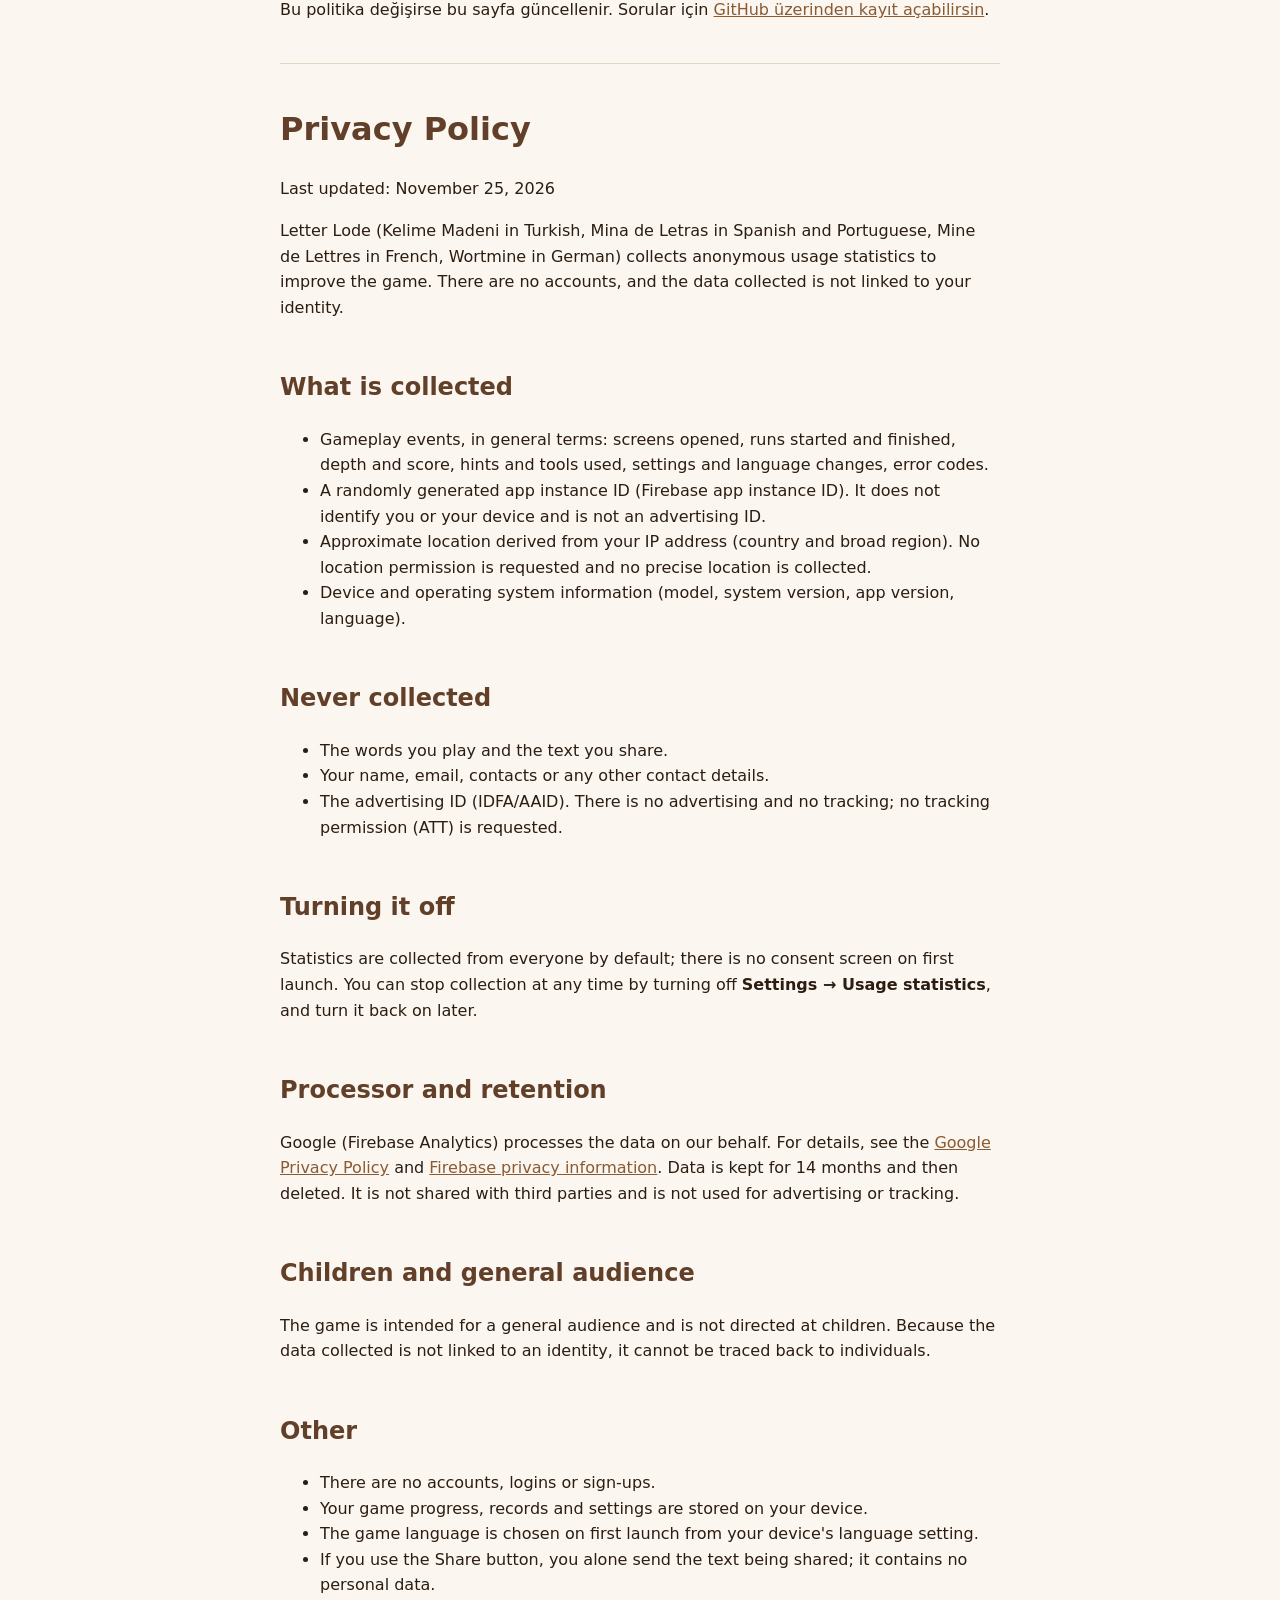
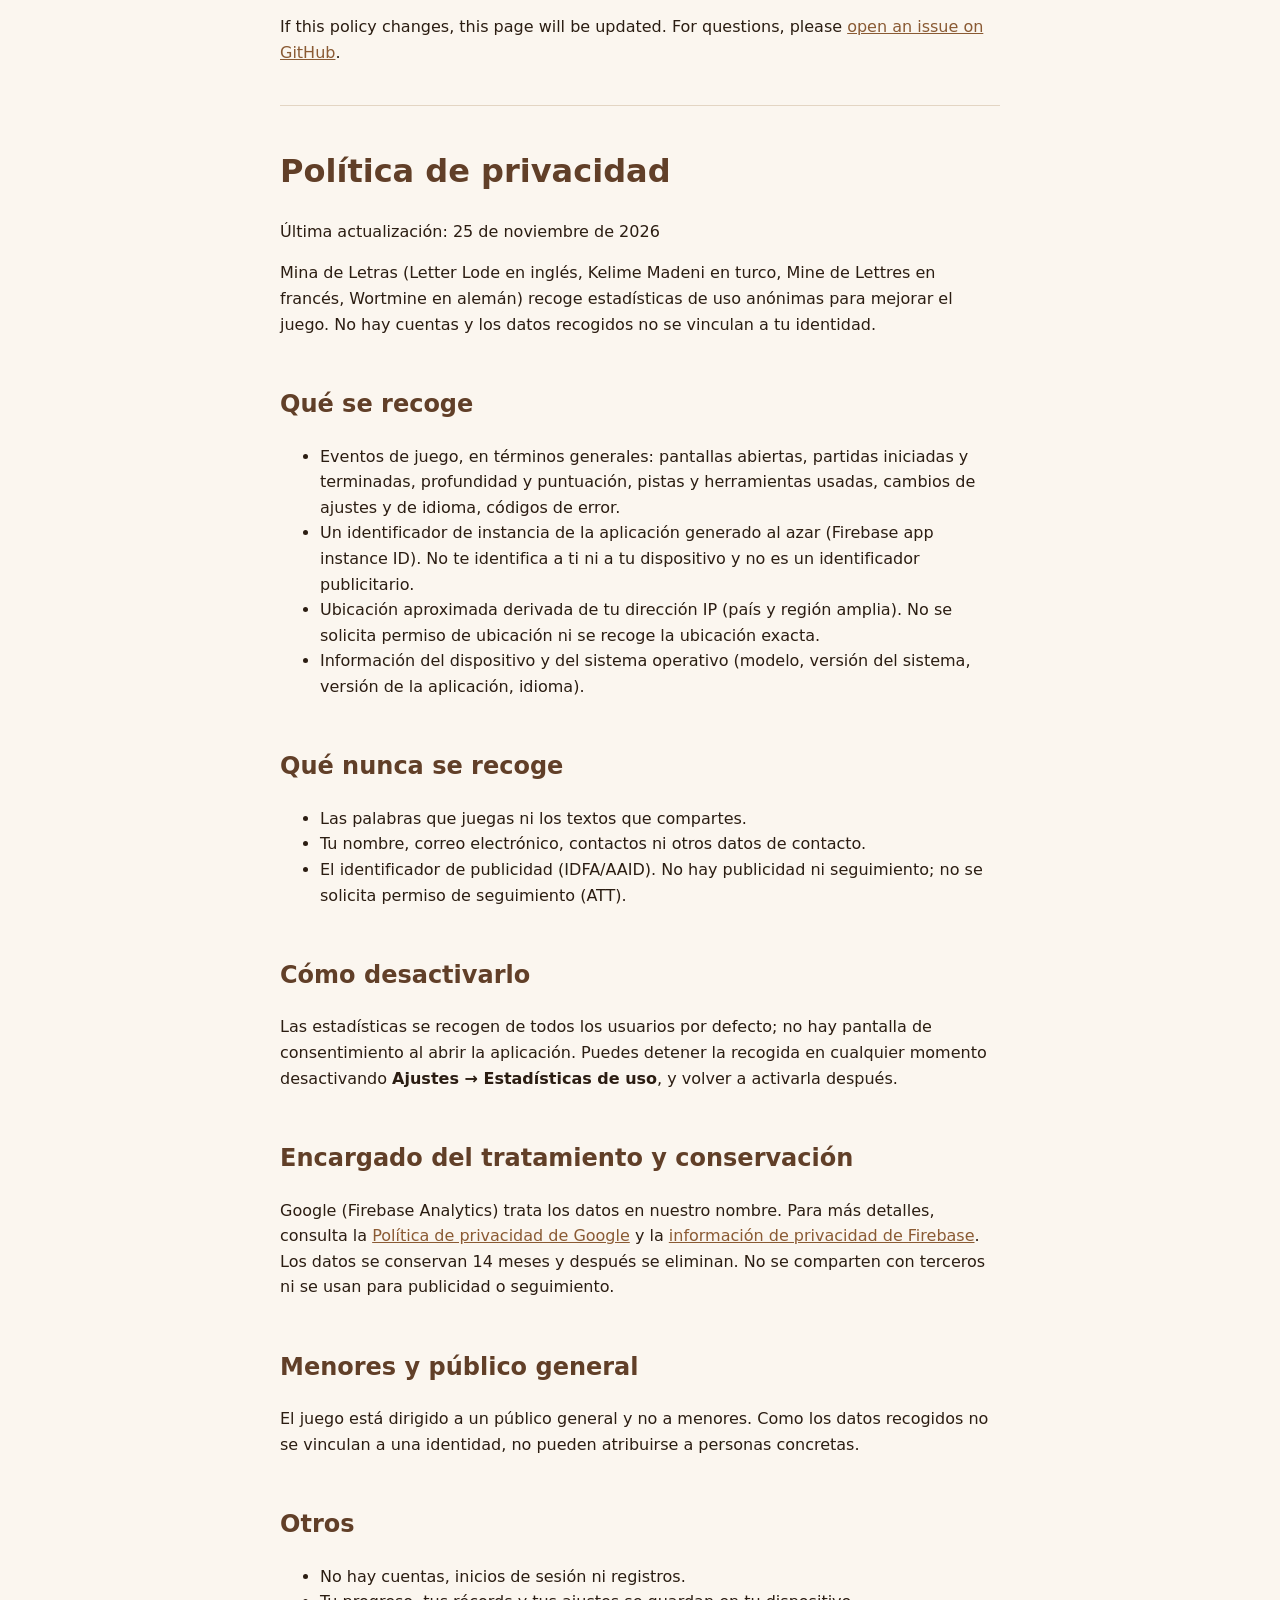
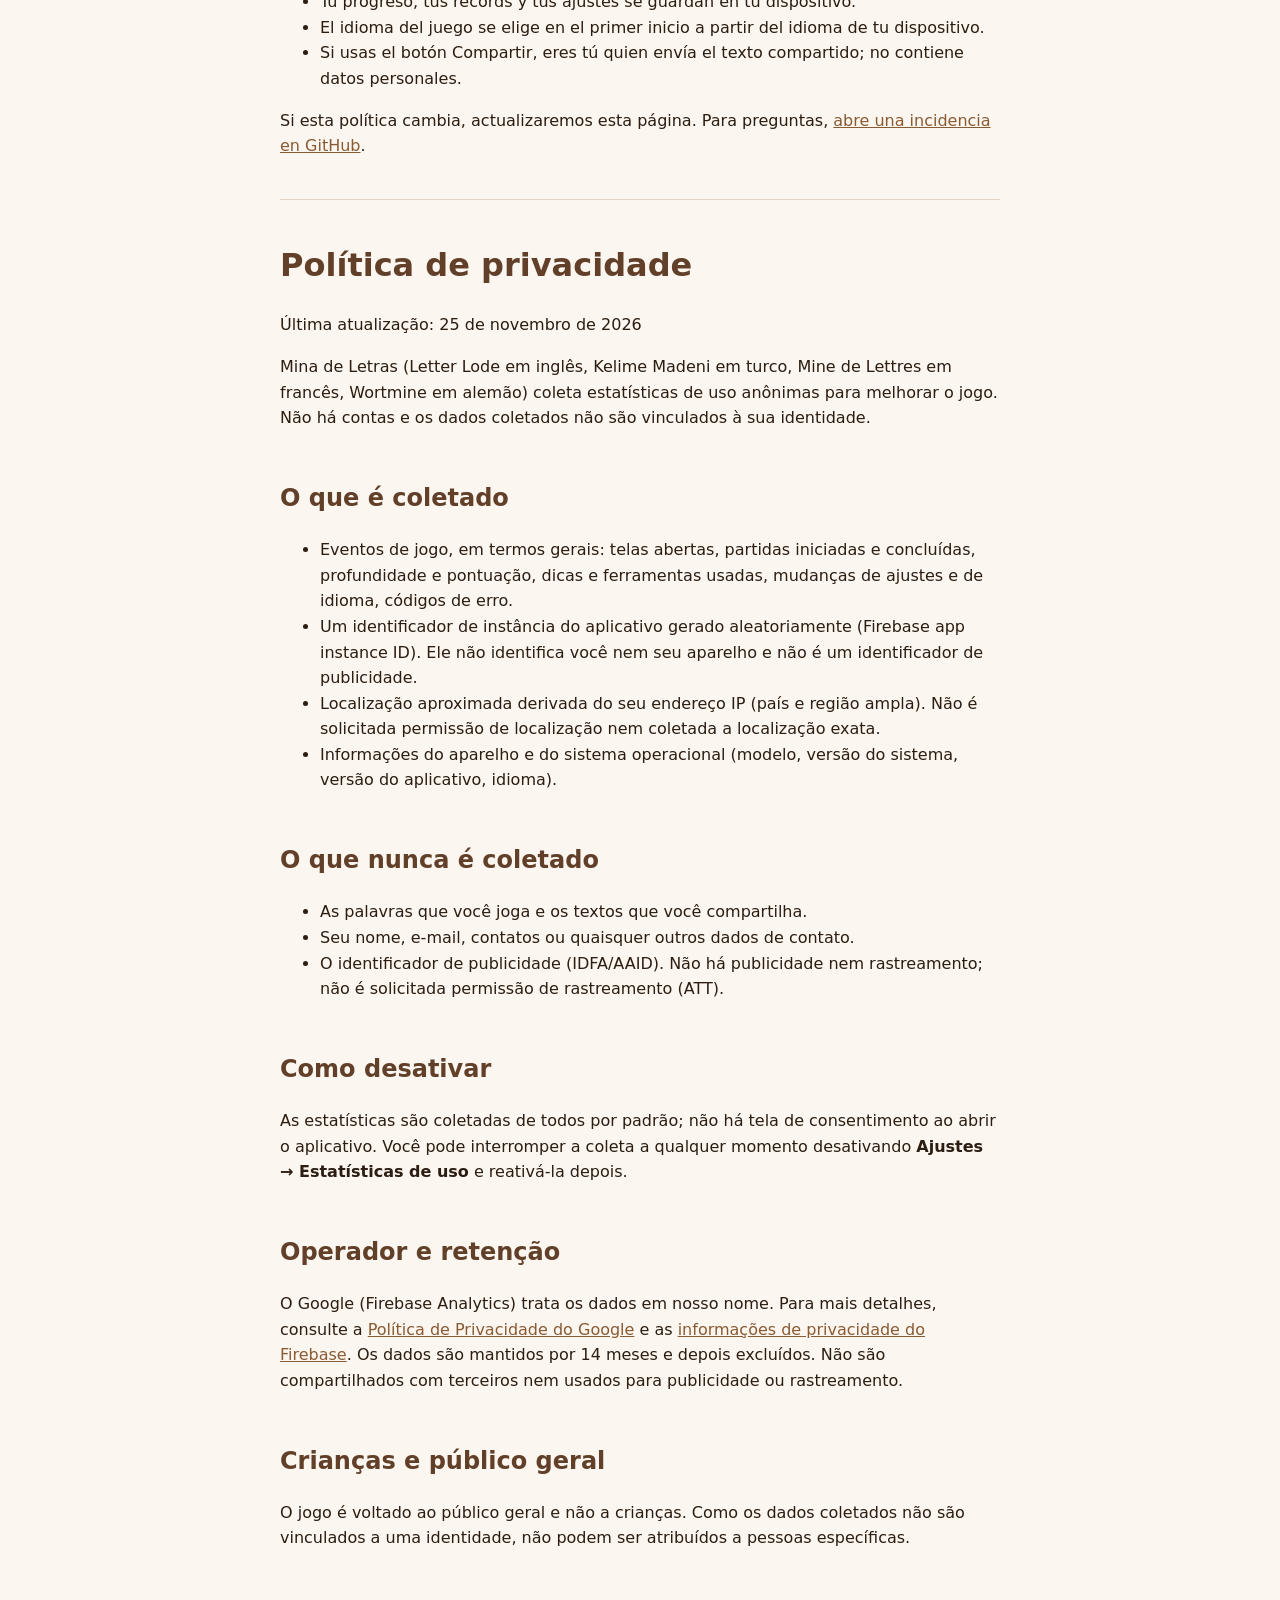
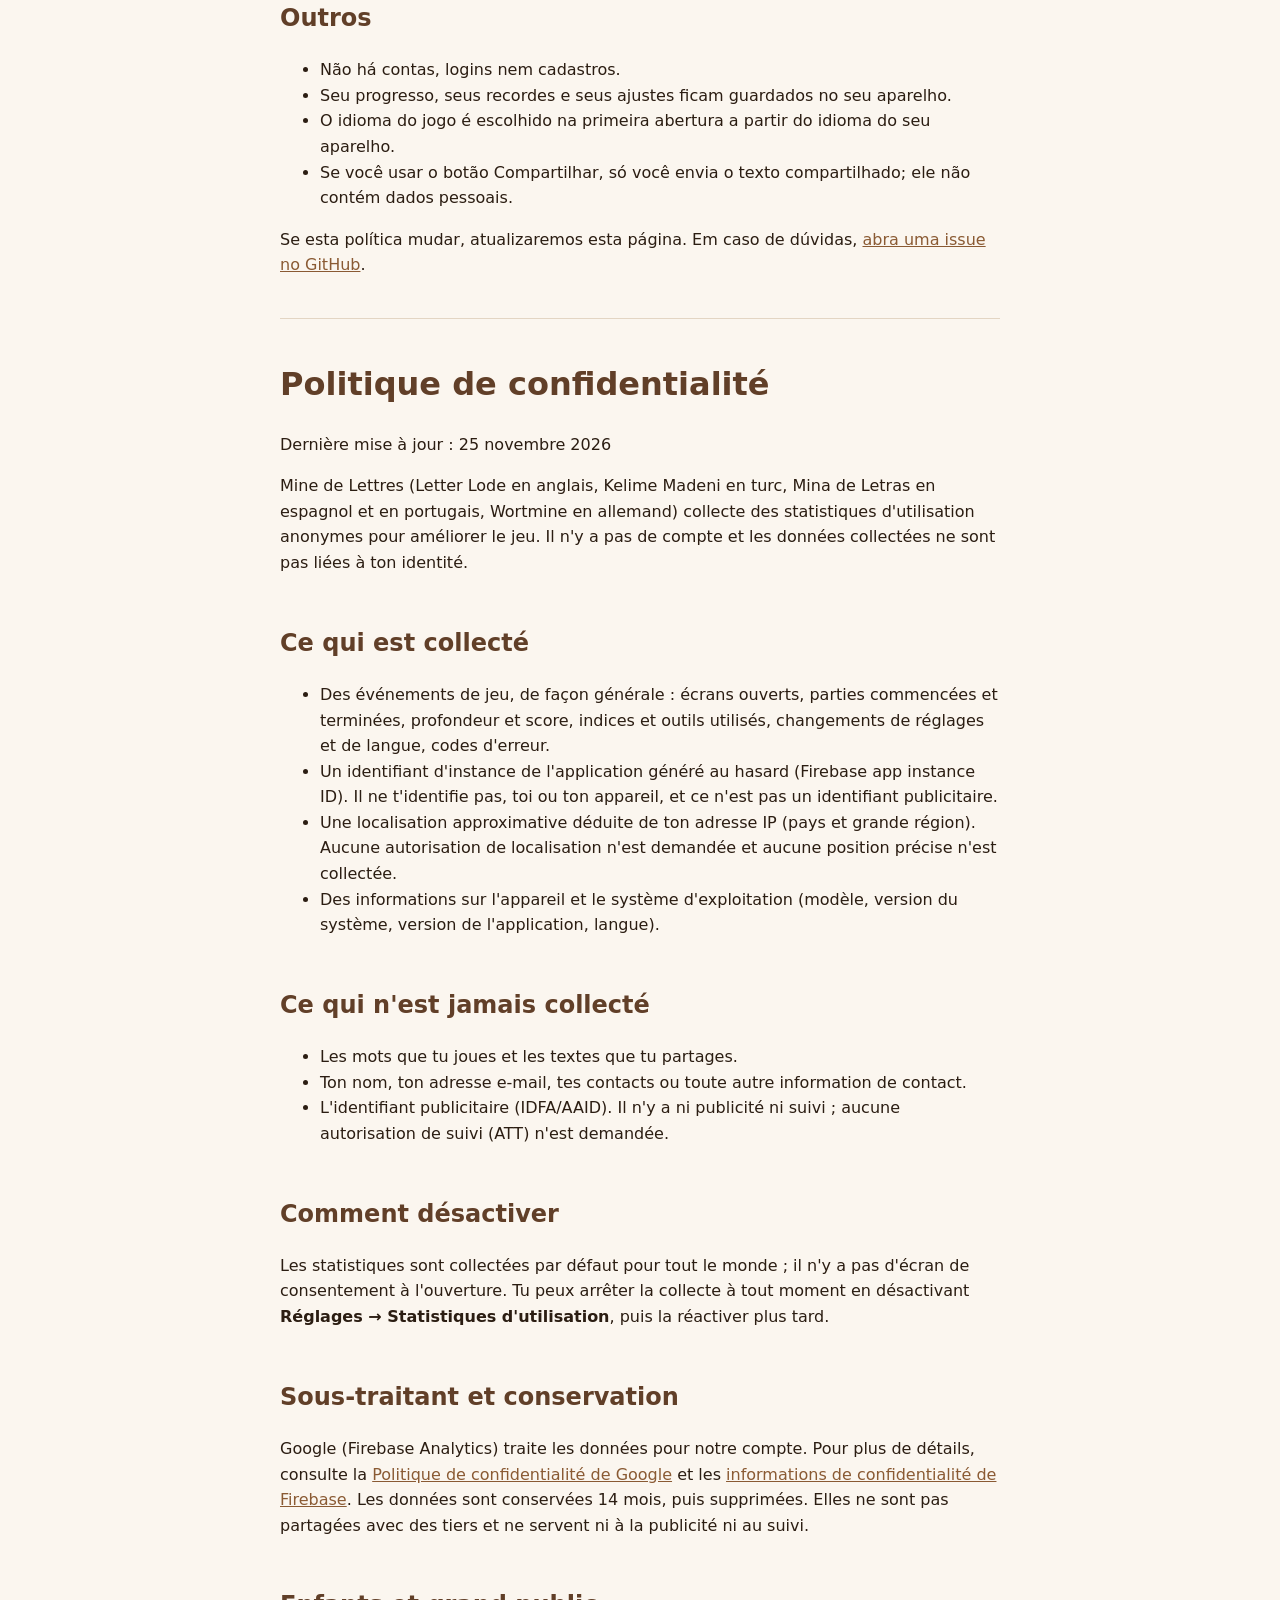
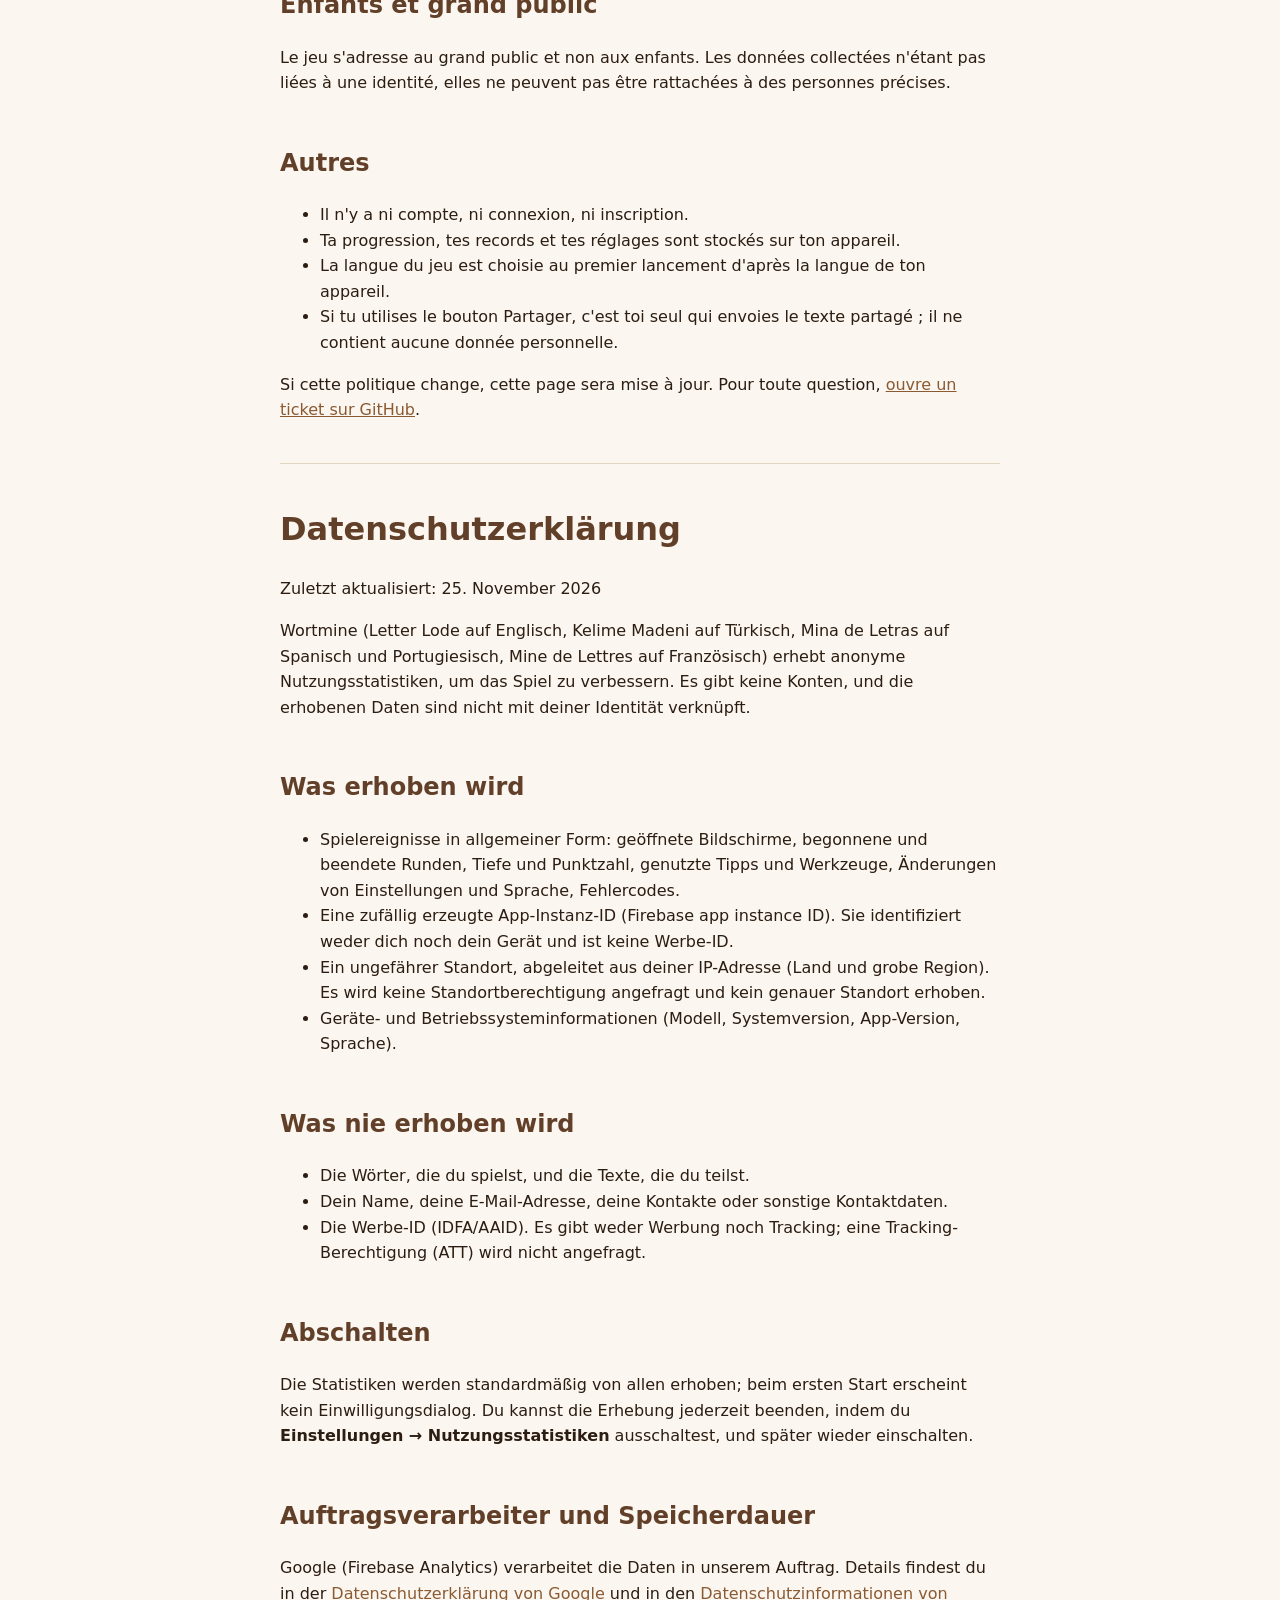
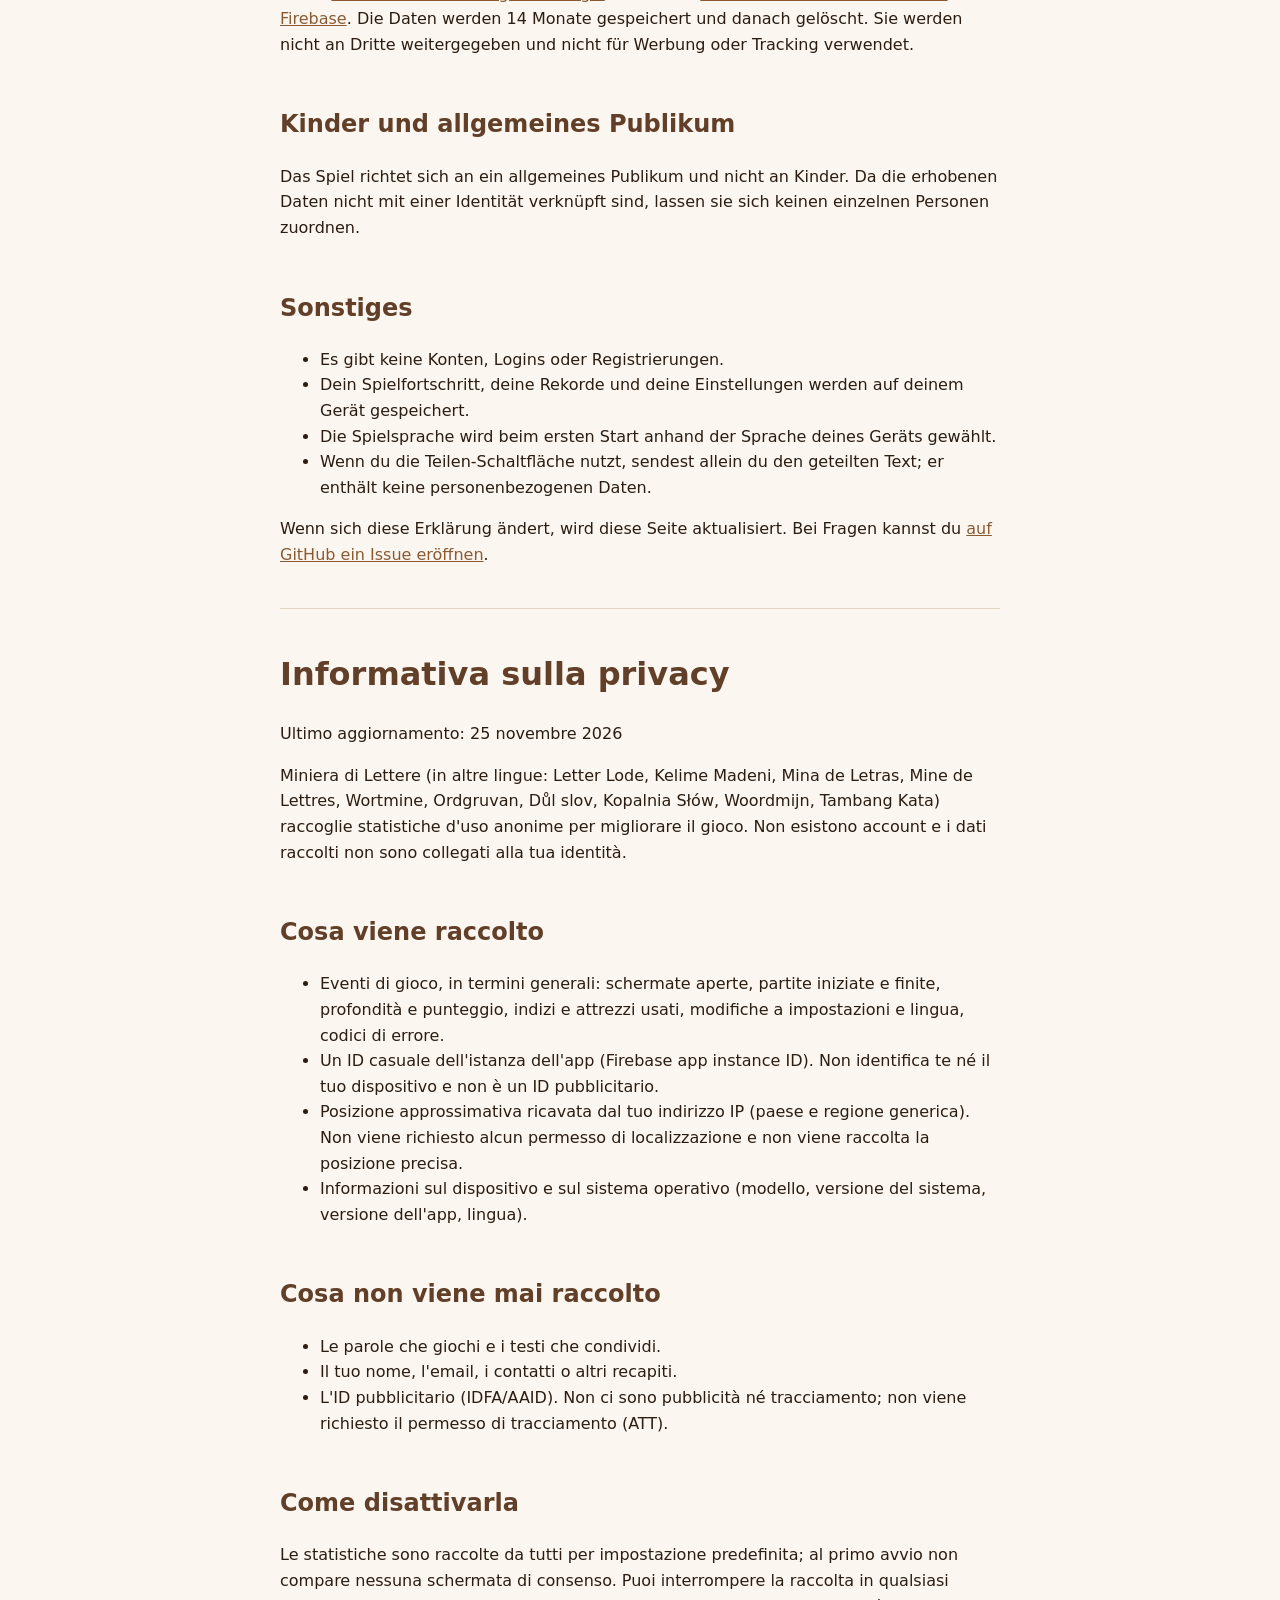
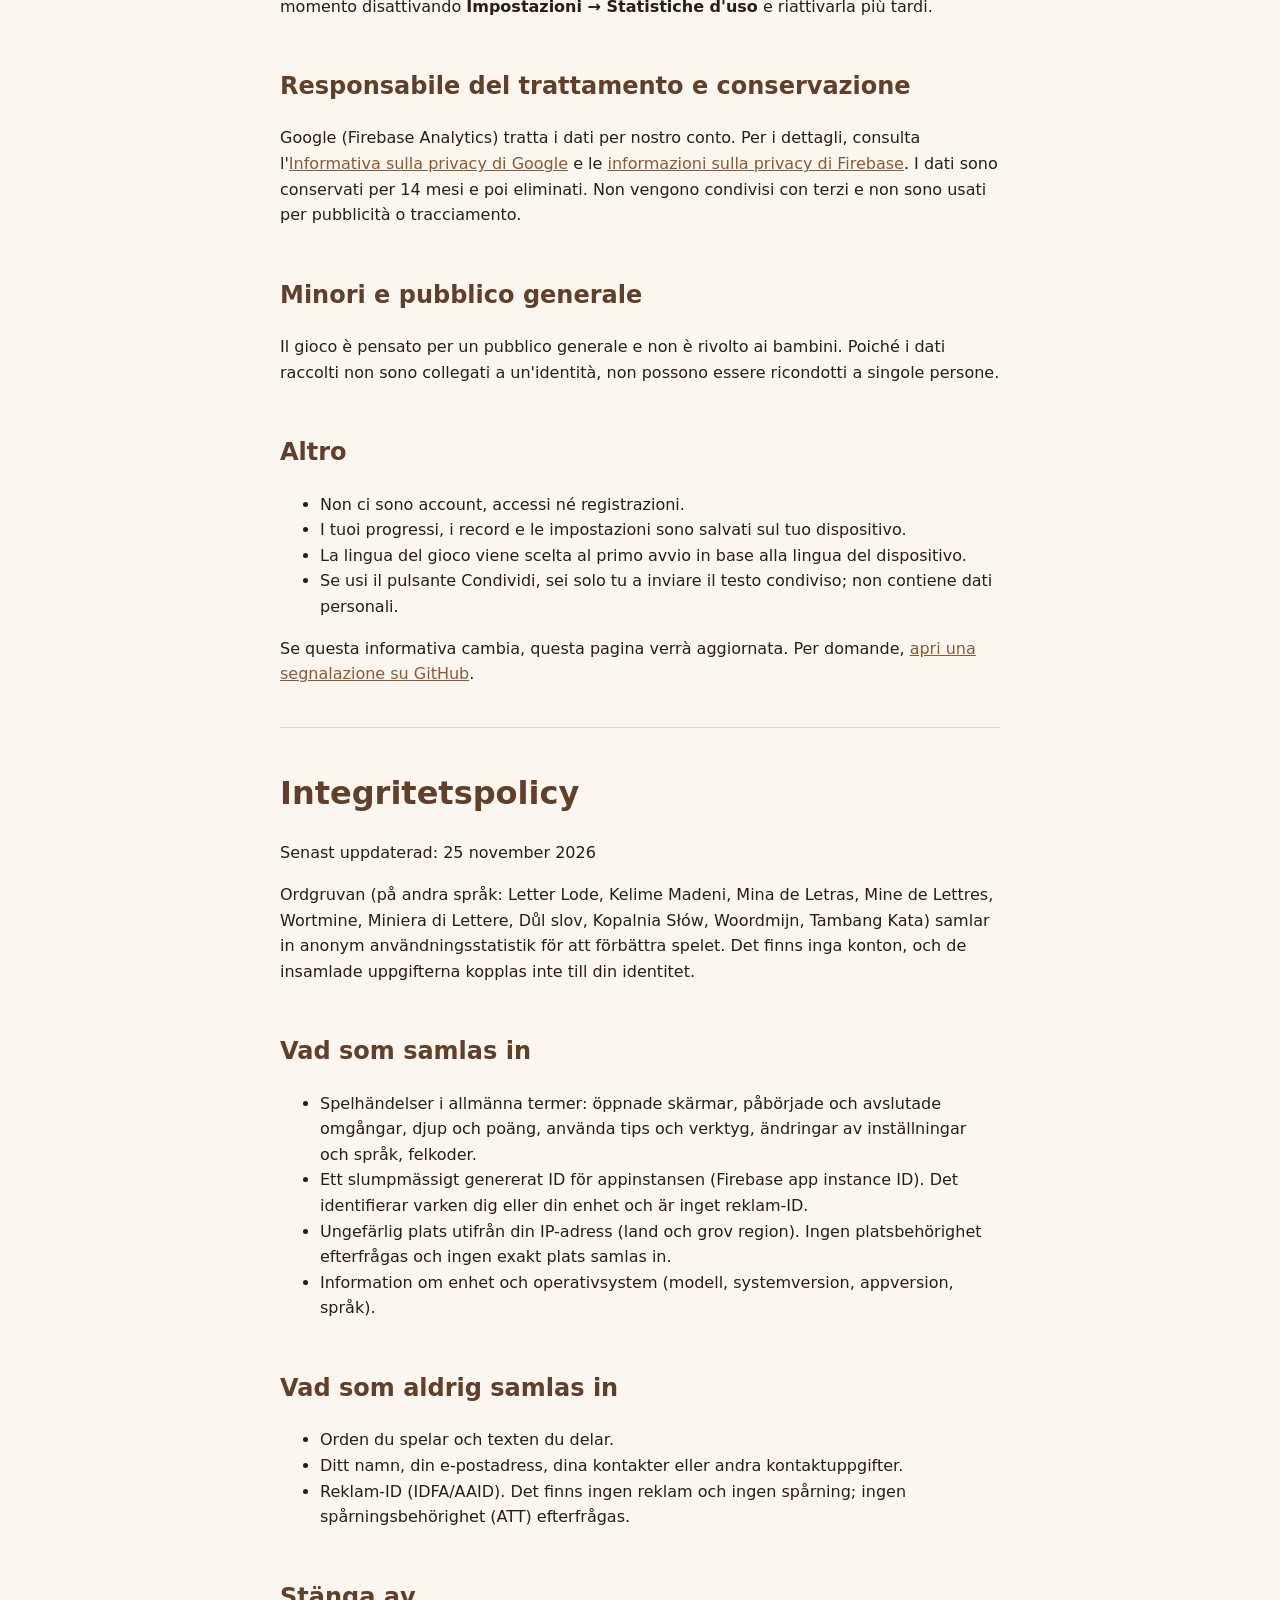
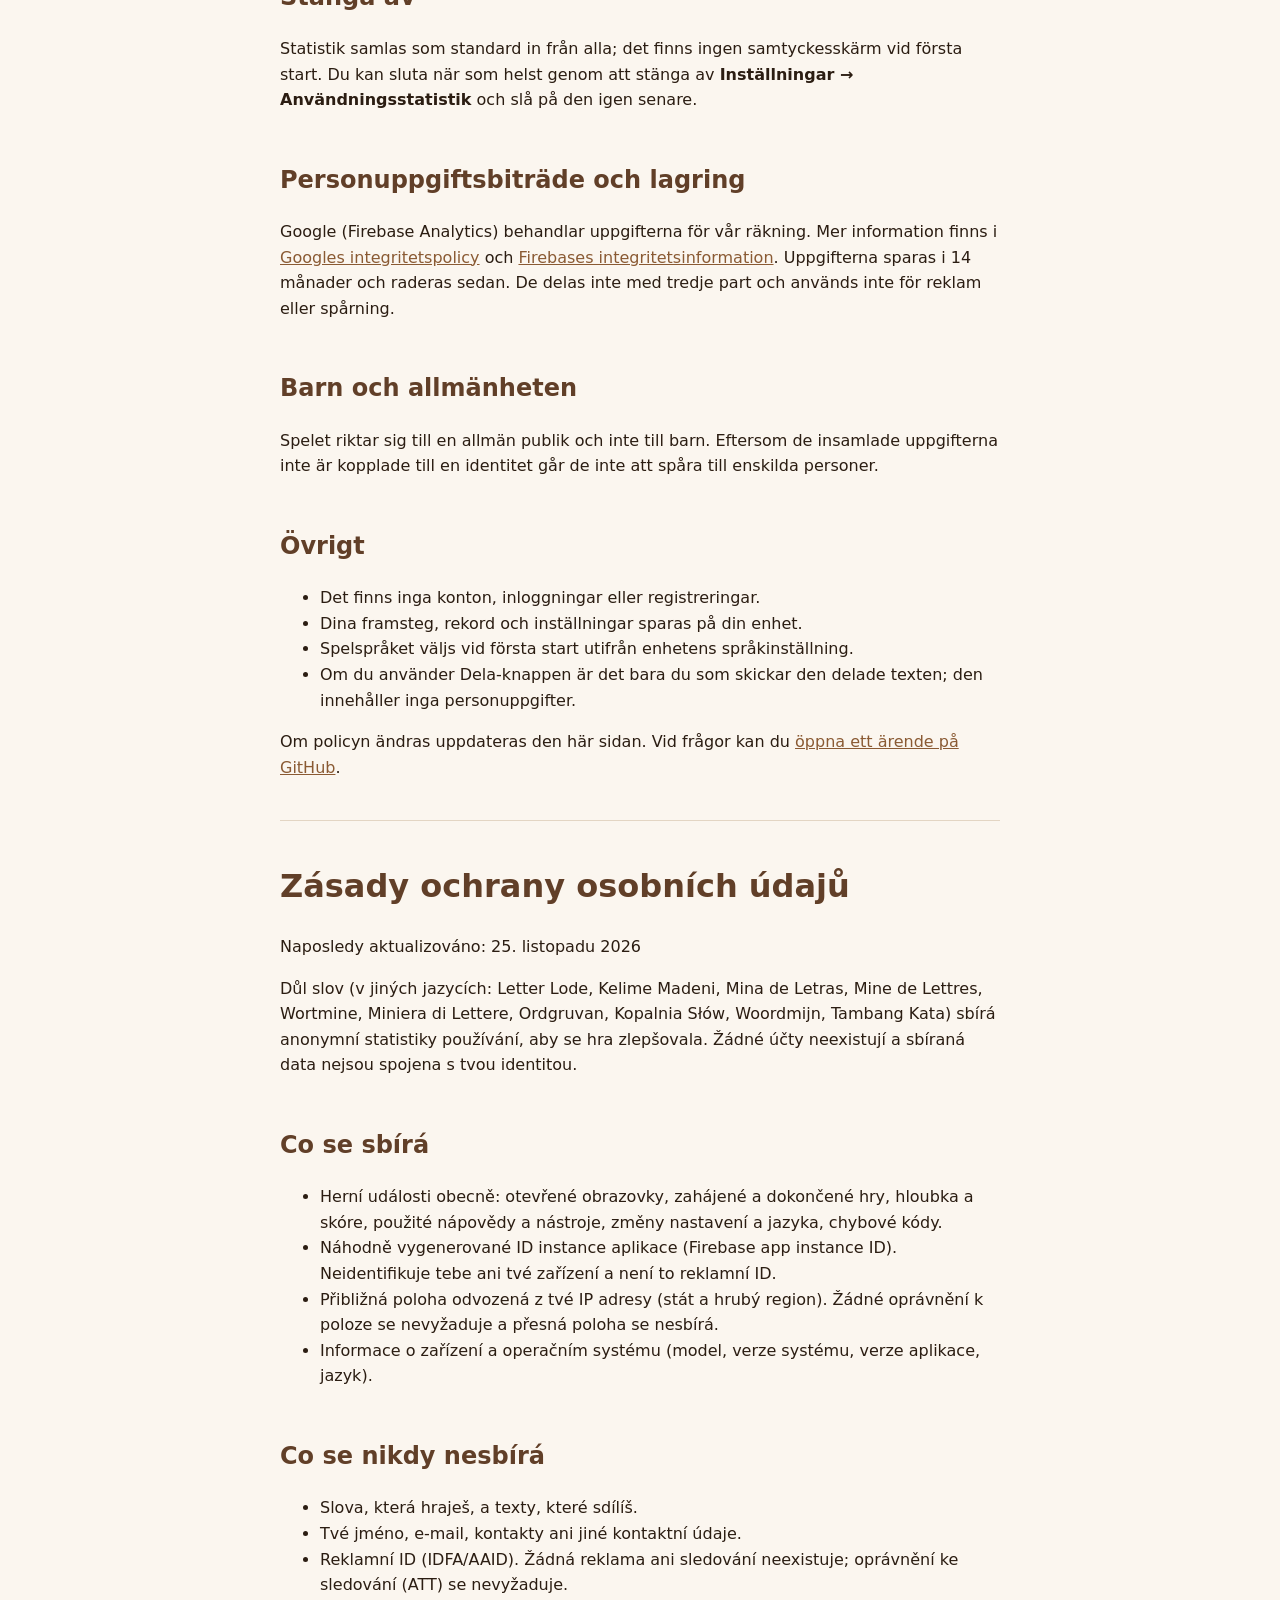
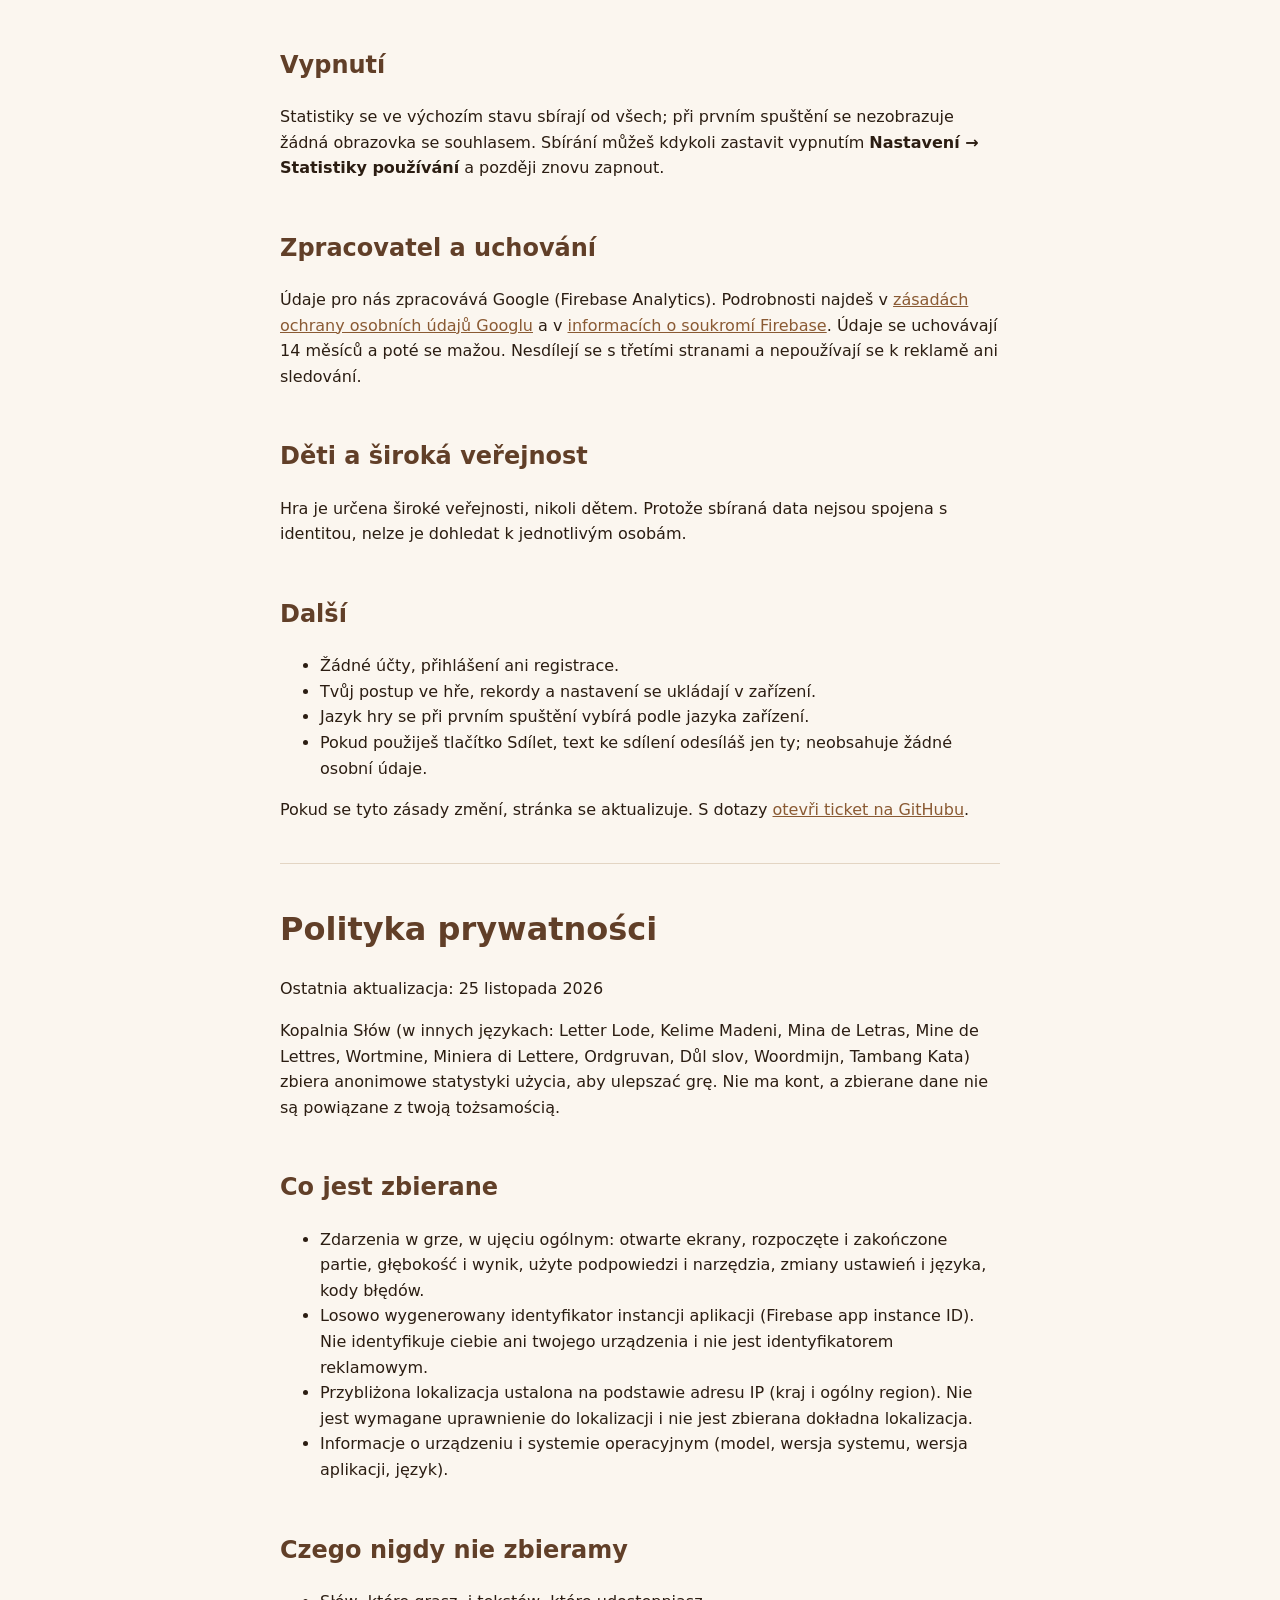
==== commit 560d5659: "Gizlilik ve destek sayfası: IT/SV/CS/PL/NL/ID bölümleri, 12 dil gezinme" ====
--- a/privacy.html
+++ b/privacy.html
@@ -1,5 +1,5 @@
-<!doctype html><html lang="tr"><head><meta charset="utf-8"><meta name="viewport" content="width=device-width,initial-scale=1"><title>Kelime Madeni · Letter Lode · Mina de Letras · Mine de Lettres · Wortmine — Gizlilik / Privacy / Privacidad / Privacidade / Confidentialité / Datenschutz</title><link rel="stylesheet" href="style.css"></head><body>
-<nav><a href="index.html">Destek / Support / Soporte / Suporte / Assistance / Hilfe</a><a href="privacy.html">Gizlilik / Privacy / Privacidad / Privacidade / Confidentialité / Datenschutz</a></nav>
+<!doctype html><html lang="tr"><head><meta charset="utf-8"><meta name="viewport" content="width=device-width,initial-scale=1"><title>Kelime Madeni · Letter Lode · Mina de Letras · Mine de Lettres · Wortmine · Miniera di Lettere · Ordgruvan · Důl slov · Kopalnia Słów · Woordmijn · Tambang Kata — Gizlilik / Privacy / Privacidad / Privacidade / Confidentialité / Datenschutz / Privacy / Integritet / Soukromí / Prywatność / Privacy / Privasi</title><link rel="stylesheet" href="style.css"></head><body>
+<nav><a href="index.html">Destek / Support / Soporte / Suporte / Assistance / Hilfe / Supporto / Support / Podpora / Pomoc / Hulp / Dukungan</a><a href="privacy.html">Gizlilik / Privacy / Privacidad / Privacidade / Confidentialité / Datenschutz / Privacy / Integritet / Soukromí / Prywatność / Privacy / Privasi</a></nav>
 <h1>Gizlilik Politikası</h1>
 <div>
 <p>Son güncelleme: 25 Kasım 2026</p>
@@ -161,4 +161,166 @@
 <li>Wenn du die Teilen-Schaltfläche nutzt, sendest allein du den geteilten Text; er enthält keine personenbezogenen Daten.</li></ul>
 <p>Wenn sich diese Erklärung ändert, wird diese Seite aktualisiert. Bei Fragen kannst du <a href="https://github.com/volkansuner/kelimemadeni-app/issues">auf GitHub ein Issue eröffnen</a>.</p>
 </div>
+<hr>
+<h1 lang="it">Informativa sulla privacy</h1>
+<div lang="it">
+<p>Ultimo aggiornamento: 25 novembre 2026</p>
+<p>Miniera di Lettere (in altre lingue: Letter Lode, Kelime Madeni, Mina de Letras, Mine de Lettres, Wortmine, Ordgruvan, Důl slov, Kopalnia Słów, Woordmijn, Tambang Kata) raccoglie statistiche d'uso anonime per migliorare il gioco. Non esistono account e i dati raccolti non sono collegati alla tua identità.</p>
+<h2>Cosa viene raccolto</h2>
+<ul lang="it"><li>Eventi di gioco, in termini generali: schermate aperte, partite iniziate e finite, profondità e punteggio, indizi e attrezzi usati, modifiche a impostazioni e lingua, codici di errore.</li>
+<li>Un ID casuale dell'istanza dell'app (Firebase app instance ID). Non identifica te né il tuo dispositivo e non è un ID pubblicitario.</li>
+<li>Posizione approssimativa ricavata dal tuo indirizzo IP (paese e regione generica). Non viene richiesto alcun permesso di localizzazione e non viene raccolta la posizione precisa.</li>
+<li>Informazioni sul dispositivo e sul sistema operativo (modello, versione del sistema, versione dell'app, lingua).</li></ul>
+<h2>Cosa non viene mai raccolto</h2>
+<ul lang="it"><li>Le parole che giochi e i testi che condividi.</li>
+<li>Il tuo nome, l'email, i contatti o altri recapiti.</li>
+<li>L'ID pubblicitario (IDFA/AAID). Non ci sono pubblicità né tracciamento; non viene richiesto il permesso di tracciamento (ATT).</li></ul>
+<h2>Come disattivarla</h2>
+<p>Le statistiche sono raccolte da tutti per impostazione predefinita; al primo avvio non compare nessuna schermata di consenso. Puoi interrompere la raccolta in qualsiasi momento disattivando <b>Impostazioni → Statistiche d'uso</b> e riattivarla più tardi.</p>
+<h2>Responsabile del trattamento e conservazione</h2>
+<p>Google (Firebase Analytics) tratta i dati per nostro conto. Per i dettagli, consulta l'<a href="https://policies.google.com/privacy">Informativa sulla privacy di Google</a> e le <a href="https://firebase.google.com/support/privacy">informazioni sulla privacy di Firebase</a>. I dati sono conservati per 14 mesi e poi eliminati. Non vengono condivisi con terzi e non sono usati per pubblicità o tracciamento.</p>
+<h2>Minori e pubblico generale</h2>
+<p>Il gioco è pensato per un pubblico generale e non è rivolto ai bambini. Poiché i dati raccolti non sono collegati a un'identità, non possono essere ricondotti a singole persone.</p>
+<h2>Altro</h2>
+<ul lang="it"><li>Non ci sono account, accessi né registrazioni.</li>
+<li>I tuoi progressi, i record e le impostazioni sono salvati sul tuo dispositivo.</li>
+<li>La lingua del gioco viene scelta al primo avvio in base alla lingua del dispositivo.</li>
+<li>Se usi il pulsante Condividi, sei solo tu a inviare il testo condiviso; non contiene dati personali.</li></ul>
+<p>Se questa informativa cambia, questa pagina verrà aggiornata. Per domande, <a href="https://github.com/volkansuner/kelimemadeni-app/issues">apri una segnalazione su GitHub</a>.</p>
+</div>
+<hr>
+<h1 lang="sv">Integritetspolicy</h1>
+<div lang="sv">
+<p>Senast uppdaterad: 25 november 2026</p>
+<p>Ordgruvan (på andra språk: Letter Lode, Kelime Madeni, Mina de Letras, Mine de Lettres, Wortmine, Miniera di Lettere, Důl slov, Kopalnia Słów, Woordmijn, Tambang Kata) samlar in anonym användningsstatistik för att förbättra spelet. Det finns inga konton, och de insamlade uppgifterna kopplas inte till din identitet.</p>
+<h2>Vad som samlas in</h2>
+<ul lang="sv"><li>Spelhändelser i allmänna termer: öppnade skärmar, påbörjade och avslutade omgångar, djup och poäng, använda tips och verktyg, ändringar av inställningar och språk, felkoder.</li>
+<li>Ett slumpmässigt genererat ID för appinstansen (Firebase app instance ID). Det identifierar varken dig eller din enhet och är inget reklam-ID.</li>
+<li>Ungefärlig plats utifrån din IP-adress (land och grov region). Ingen platsbehörighet efterfrågas och ingen exakt plats samlas in.</li>
+<li>Information om enhet och operativsystem (modell, systemversion, appversion, språk).</li></ul>
+<h2>Vad som aldrig samlas in</h2>
+<ul lang="sv"><li>Orden du spelar och texten du delar.</li>
+<li>Ditt namn, din e-postadress, dina kontakter eller andra kontaktuppgifter.</li>
+<li>Reklam-ID (IDFA/AAID). Det finns ingen reklam och ingen spårning; ingen spårningsbehörighet (ATT) efterfrågas.</li></ul>
+<h2>Stänga av</h2>
+<p>Statistik samlas som standard in från alla; det finns ingen samtyckesskärm vid första start. Du kan sluta när som helst genom att stänga av <b>Inställningar → Användningsstatistik</b> och slå på den igen senare.</p>
+<h2>Personuppgiftsbiträde och lagring</h2>
+<p>Google (Firebase Analytics) behandlar uppgifterna för vår räkning. Mer information finns i <a href="https://policies.google.com/privacy">Googles integritetspolicy</a> och <a href="https://firebase.google.com/support/privacy">Firebases integritetsinformation</a>. Uppgifterna sparas i 14 månader och raderas sedan. De delas inte med tredje part och används inte för reklam eller spårning.</p>
+<h2>Barn och allmänheten</h2>
+<p>Spelet riktar sig till en allmän publik och inte till barn. Eftersom de insamlade uppgifterna inte är kopplade till en identitet går de inte att spåra till enskilda personer.</p>
+<h2>Övrigt</h2>
+<ul lang="sv"><li>Det finns inga konton, inloggningar eller registreringar.</li>
+<li>Dina framsteg, rekord och inställningar sparas på din enhet.</li>
+<li>Spelspråket väljs vid första start utifrån enhetens språkinställning.</li>
+<li>Om du använder Dela-knappen är det bara du som skickar den delade texten; den innehåller inga personuppgifter.</li></ul>
+<p>Om policyn ändras uppdateras den här sidan. Vid frågor kan du <a href="https://github.com/volkansuner/kelimemadeni-app/issues">öppna ett ärende på GitHub</a>.</p>
+</div>
+<hr>
+<h1 lang="cs">Zásady ochrany osobních údajů</h1>
+<div lang="cs">
+<p>Naposledy aktualizováno: 25. listopadu 2026</p>
+<p>Důl slov (v jiných jazycích: Letter Lode, Kelime Madeni, Mina de Letras, Mine de Lettres, Wortmine, Miniera di Lettere, Ordgruvan, Kopalnia Słów, Woordmijn, Tambang Kata) sbírá anonymní statistiky používání, aby se hra zlepšovala. Žádné účty neexistují a sbíraná data nejsou spojena s tvou identitou.</p>
+<h2>Co se sbírá</h2>
+<ul lang="cs"><li>Herní události obecně: otevřené obrazovky, zahájené a dokončené hry, hloubka a skóre, použité nápovědy a nástroje, změny nastavení a jazyka, chybové kódy.</li>
+<li>Náhodně vygenerované ID instance aplikace (Firebase app instance ID). Neidentifikuje tebe ani tvé zařízení a není to reklamní ID.</li>
+<li>Přibližná poloha odvozená z tvé IP adresy (stát a hrubý region). Žádné oprávnění k poloze se nevyžaduje a přesná poloha se nesbírá.</li>
+<li>Informace o zařízení a operačním systému (model, verze systému, verze aplikace, jazyk).</li></ul>
+<h2>Co se nikdy nesbírá</h2>
+<ul lang="cs"><li>Slova, která hraješ, a texty, které sdílíš.</li>
+<li>Tvé jméno, e-mail, kontakty ani jiné kontaktní údaje.</li>
+<li>Reklamní ID (IDFA/AAID). Žádná reklama ani sledování neexistuje; oprávnění ke sledování (ATT) se nevyžaduje.</li></ul>
+<h2>Vypnutí</h2>
+<p>Statistiky se ve výchozím stavu sbírají od všech; při prvním spuštění se nezobrazuje žádná obrazovka se souhlasem. Sbírání můžeš kdykoli zastavit vypnutím <b>Nastavení → Statistiky používání</b> a později znovu zapnout.</p>
+<h2>Zpracovatel a uchování</h2>
+<p>Údaje pro nás zpracovává Google (Firebase Analytics). Podrobnosti najdeš v <a href="https://policies.google.com/privacy">zásadách ochrany osobních údajů Googlu</a> a v <a href="https://firebase.google.com/support/privacy">informacích o soukromí Firebase</a>. Údaje se uchovávají 14 měsíců a poté se mažou. Nesdílejí se s třetími stranami a nepoužívají se k reklamě ani sledování.</p>
+<h2>Děti a široká veřejnost</h2>
+<p>Hra je určena široké veřejnosti, nikoli dětem. Protože sbíraná data nejsou spojena s identitou, nelze je dohledat k jednotlivým osobám.</p>
+<h2>Další</h2>
+<ul lang="cs"><li>Žádné účty, přihlášení ani registrace.</li>
+<li>Tvůj postup ve hře, rekordy a nastavení se ukládají v zařízení.</li>
+<li>Jazyk hry se při prvním spuštění vybírá podle jazyka zařízení.</li>
+<li>Pokud použiješ tlačítko Sdílet, text ke sdílení odesíláš jen ty; neobsahuje žádné osobní údaje.</li></ul>
+<p>Pokud se tyto zásady změní, stránka se aktualizuje. S dotazy <a href="https://github.com/volkansuner/kelimemadeni-app/issues">otevři ticket na GitHubu</a>.</p>
+</div>
+<hr>
+<h1 lang="pl">Polityka prywatności</h1>
+<div lang="pl">
+<p>Ostatnia aktualizacja: 25 listopada 2026</p>
+<p>Kopalnia Słów (w innych językach: Letter Lode, Kelime Madeni, Mina de Letras, Mine de Lettres, Wortmine, Miniera di Lettere, Ordgruvan, Důl slov, Woordmijn, Tambang Kata) zbiera anonimowe statystyki użycia, aby ulepszać grę. Nie ma kont, a zbierane dane nie są powiązane z twoją tożsamością.</p>
+<h2>Co jest zbierane</h2>
+<ul lang="pl"><li>Zdarzenia w grze, w ujęciu ogólnym: otwarte ekrany, rozpoczęte i zakończone partie, głębokość i wynik, użyte podpowiedzi i narzędzia, zmiany ustawień i języka, kody błędów.</li>
+<li>Losowo wygenerowany identyfikator instancji aplikacji (Firebase app instance ID). Nie identyfikuje ciebie ani twojego urządzenia i nie jest identyfikatorem reklamowym.</li>
+<li>Przybliżona lokalizacja ustalona na podstawie adresu IP (kraj i ogólny region). Nie jest wymagane uprawnienie do lokalizacji i nie jest zbierana dokładna lokalizacja.</li>
+<li>Informacje o urządzeniu i systemie operacyjnym (model, wersja systemu, wersja aplikacji, język).</li></ul>
+<h2>Czego nigdy nie zbieramy</h2>
+<ul lang="pl"><li>Słów, które grasz, i tekstów, które udostępniasz.</li>
+<li>Twojego imienia, adresu e-mail, kontaktów ani innych danych kontaktowych.</li>
+<li>Identyfikatora reklamowego (IDFA/AAID). Nie ma reklam ani śledzenia; zgoda na śledzenie (ATT) nie jest wymagana.</li></ul>
+<h2>Wyłączanie</h2>
+<p>Statystyki są domyślnie zbierane od wszystkich; przy pierwszym uruchomieniu nie ma ekranu zgody. Zbieranie możesz w każdej chwili zatrzymać, wyłączając <b>Ustawienia → Statystyki użycia</b>, a później znów włączyć.</p>
+<h2>Podmiot przetwarzający i przechowywanie</h2>
+<p>Google (Firebase Analytics) przetwarza dane w naszym imieniu. Szczegóły znajdziesz w <a href="https://policies.google.com/privacy">Polityce prywatności Google</a> i <a href="https://firebase.google.com/support/privacy">informacjach o prywatności Firebase</a>. Dane są przechowywane przez 14 miesięcy, a potem usuwane. Nie są udostępniane osobom trzecim ani używane do reklam czy śledzenia.</p>
+<h2>Dzieci i szeroka publiczność</h2>
+<p>Gra jest przeznaczona dla szerokiej publiczności, a nie dla dzieci. Ponieważ zbierane dane nie są powiązane z tożsamością, nie można ich przypisać do konkretnych osób.</p>
+<h2>Inne</h2>
+<ul lang="pl"><li>Nie ma kont, logowania ani rejestracji.</li>
+<li>Twoje postępy w grze, rekordy i ustawienia są zapisane na urządzeniu.</li>
+<li>Język gry jest wybierany przy pierwszym uruchomieniu na podstawie języka urządzenia.</li>
+<li>Jeśli użyjesz przycisku Udostępnij, tekst do udostępnienia wysyłasz tylko ty; nie zawiera danych osobowych.</li></ul>
+<p>Jeśli ta polityka się zmieni, strona zostanie zaktualizowana. W razie pytań <a href="https://github.com/volkansuner/kelimemadeni-app/issues">otwórz zgłoszenie na GitHubie</a>.</p>
+</div>
+<hr>
+<h1 lang="nl">Privacybeleid</h1>
+<div lang="nl">
+<p>Laatst bijgewerkt: 25 november 2026</p>
+<p>Woordmijn (in andere talen: Letter Lode, Kelime Madeni, Mina de Letras, Mine de Lettres, Wortmine, Miniera di Lettere, Ordgruvan, Důl slov, Kopalnia Słów, Tambang Kata) verzamelt anonieme gebruiksstatistieken om het spel te verbeteren. Er zijn geen accounts en de verzamelde gegevens zijn niet aan jouw identiteit gekoppeld.</p>
+<h2>Wat wordt verzameld</h2>
+<ul lang="nl"><li>Spelgebeurtenissen in algemene termen: geopende schermen, gestarte en beëindigde potjes, diepte en score, gebruikte hints en gereedschap, wijzigingen van instellingen en taal, foutcodes.</li>
+<li>Een willekeurig gegenereerd ID van de app-instantie (Firebase app instance ID). Het identificeert jou of je apparaat niet en is geen advertentie-ID.</li>
+<li>Een geschatte locatie afgeleid van je IP-adres (land en grove regio). Er wordt geen locatietoestemming gevraagd en er wordt geen exacte locatie verzameld.</li>
+<li>Informatie over apparaat en besturingssysteem (model, systeemversie, appversie, taal).</li></ul>
+<h2>Wat nooit wordt verzameld</h2>
+<ul lang="nl"><li>De woorden die je speelt en de teksten die je deelt.</li>
+<li>Je naam, e-mailadres, contacten of andere contactgegevens.</li>
+<li>Het advertentie-ID (IDFA/AAID). Er is geen reclame en geen tracking; er wordt geen trackingtoestemming (ATT) gevraagd.</li></ul>
+<h2>Uitzetten</h2>
+<p>Statistieken worden standaard van iedereen verzameld; bij de eerste start is er geen toestemmingsscherm. Je kunt het verzamelen op elk moment stoppen door <b>Instellingen → Gebruiksstatistieken</b> uit te zetten en later weer aan te zetten.</p>
+<h2>Verwerker en bewaartermijn</h2>
+<p>Google (Firebase Analytics) verwerkt de gegevens namens ons. Meer informatie vind je in het <a href="https://policies.google.com/privacy">privacybeleid van Google</a> en de <a href="https://firebase.google.com/support/privacy">privacyinformatie van Firebase</a>. Gegevens worden 14 maanden bewaard en daarna verwijderd. Ze worden niet met derden gedeeld en niet gebruikt voor reclame of tracking.</p>
+<h2>Kinderen en algemeen publiek</h2>
+<p>Het spel is bedoeld voor een algemeen publiek en niet gericht op kinderen. Omdat de verzamelde gegevens niet aan een identiteit gekoppeld zijn, zijn ze niet te herleiden tot individuele personen.</p>
+<h2>Overig</h2>
+<ul lang="nl"><li>Er zijn geen accounts, logins of registraties.</li>
+<li>Je voortgang, records en instellingen worden op je apparaat opgeslagen.</li>
+<li>De taal van het spel wordt bij de eerste start gekozen op basis van de taalinstelling van je apparaat.</li>
+<li>Als je de knop Delen gebruikt, verstuur alleen jij de gedeelde tekst; die bevat geen persoonsgegevens.</li></ul>
+<p>Als dit beleid verandert, wordt deze pagina bijgewerkt. Heb je vragen, <a href="https://github.com/volkansuner/kelimemadeni-app/issues">open dan een issue op GitHub</a>.</p>
+</div>
+<hr>
+<h1 lang="id">Kebijakan Privasi</h1>
+<div lang="id">
+<p>Terakhir diperbarui: 25 November 2026</p>
+<p>Tambang Kata (dalam bahasa lain: Letter Lode, Kelime Madeni, Mina de Letras, Mine de Lettres, Wortmine, Miniera di Lettere, Ordgruvan, Důl slov, Kopalnia Słów, Woordmijn) mengumpulkan statistik penggunaan anonim untuk meningkatkan permainan. Tidak ada akun, dan data yang dikumpulkan tidak dikaitkan dengan identitasmu.</p>
+<h2>Yang dikumpulkan</h2>
+<ul lang="id"><li>Peristiwa permainan secara umum: layar yang dibuka, permainan yang dimulai dan selesai, kedalaman dan skor, petunjuk dan alat yang dipakai, perubahan pengaturan dan bahasa, kode kesalahan.</li>
+<li>ID instans aplikasi yang dibuat secara acak (Firebase app instance ID). ID ini tidak mengidentifikasi kamu atau perangkatmu dan bukan ID iklan.</li>
+<li>Perkiraan lokasi dari alamat IP-mu (negara dan wilayah secara garis besar). Izin lokasi tidak diminta dan lokasi tepat tidak dikumpulkan.</li>
+<li>Informasi perangkat dan sistem operasi (model, versi sistem, versi aplikasi, bahasa).</li></ul>
+<h2>Yang tidak pernah dikumpulkan</h2>
+<ul lang="id"><li>Kata yang kamu mainkan dan teks yang kamu bagikan.</li>
+<li>Namamu, email, kontak, atau detail kontak lainnya.</li>
+<li>ID iklan (IDFA/AAID). Tidak ada iklan dan tidak ada pelacakan; izin pelacakan (ATT) tidak diminta.</li></ul>
+<h2>Mematikannya</h2>
+<p>Statistik dikumpulkan dari semua orang secara default; tidak ada layar persetujuan saat pertama dibuka. Kamu dapat menghentikan pengumpulan kapan saja dengan mematikan <b>Pengaturan → Statistik penggunaan</b>, lalu menyalakannya lagi nanti.</p>
+<h2>Pemroses dan masa simpan</h2>
+<p>Google (Firebase Analytics) memproses data atas nama kami. Untuk detailnya, lihat <a href="https://policies.google.com/privacy">Kebijakan Privasi Google</a> dan <a href="https://firebase.google.com/support/privacy">informasi privasi Firebase</a>. Data disimpan selama 14 bulan lalu dihapus. Data tidak dibagikan kepada pihak ketiga dan tidak dipakai untuk iklan atau pelacakan.</p>
+<h2>Anak-anak dan masyarakat umum</h2>
+<p>Permainan ini ditujukan untuk masyarakat umum, bukan khusus anak-anak. Karena data yang dikumpulkan tidak dikaitkan dengan identitas, data tidak dapat dilacak ke individu.</p>
+<h2>Lainnya</h2>
+<ul lang="id"><li>Tidak ada akun, login, atau pendaftaran.</li>
+<li>Progres, rekor, dan pengaturanmu disimpan di perangkatmu.</li>
+<li>Bahasa permainan dipilih saat pertama dibuka berdasarkan pengaturan bahasa perangkatmu.</li>
+<li>Jika kamu memakai tombol Bagikan, hanya kamu yang mengirim teks yang dibagikan; teks itu tidak berisi data pribadi.</li></ul>
+<p>Jika kebijakan ini berubah, halaman ini akan diperbarui. Untuk pertanyaan, kamu bisa <a href="https://github.com/volkansuner/kelimemadeni-app/issues">membuka isu di GitHub</a>.</p>
+</div>
 </body></html>
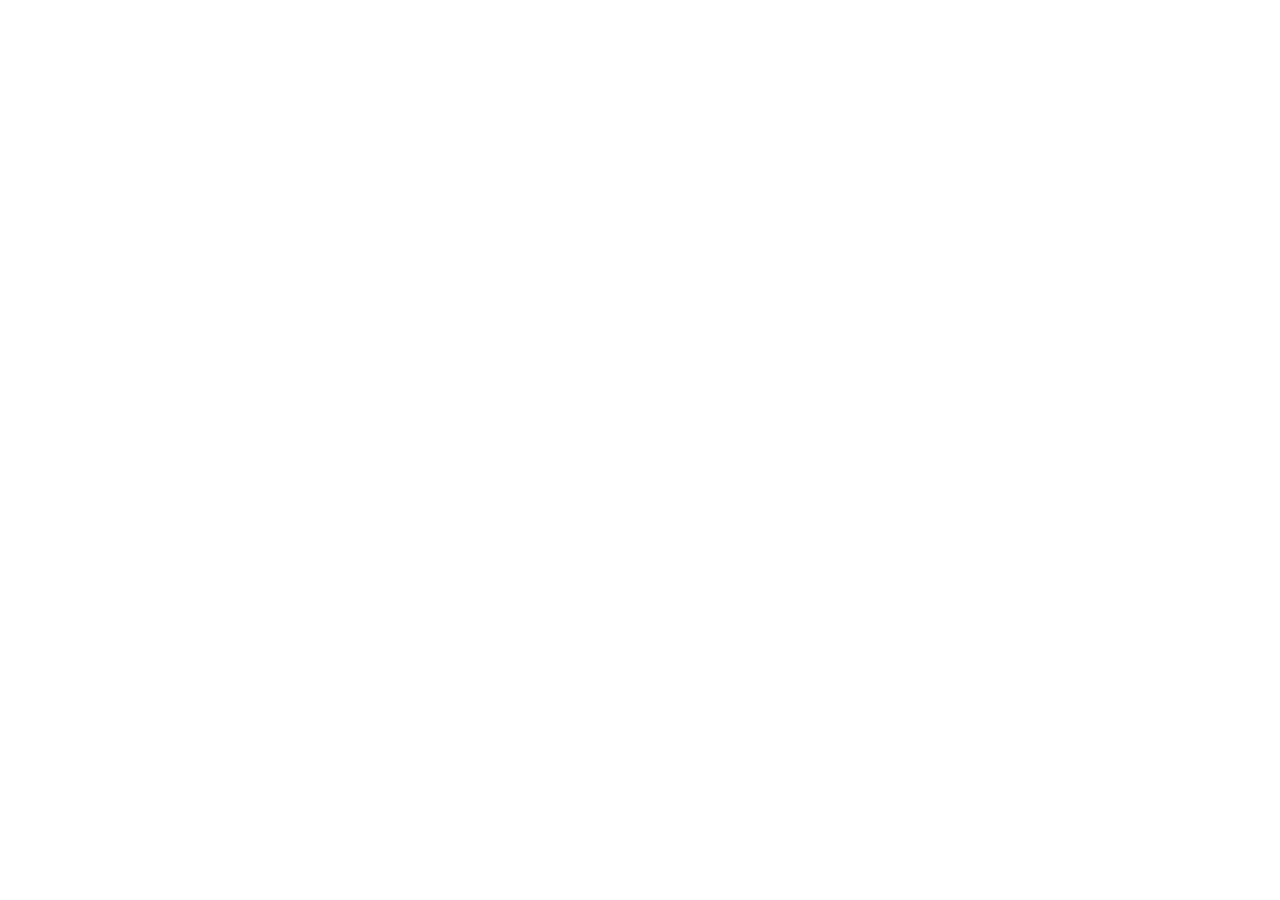
==== commit c52eb226: "Destek ve gizlilik sayfaları sherlockandmuffin.com'a taşındı (yönlendirme)" ====
--- a/privacy.html
+++ b/privacy.html
@@ -1,326 +1,14 @@
-<!doctype html><html lang="tr"><head><meta charset="utf-8"><meta name="viewport" content="width=device-width,initial-scale=1"><title>Kelime Madeni · Letter Lode · Mina de Letras · Mine de Lettres · Wortmine · Miniera di Lettere · Ordgruvan · Důl slov · Kopalnia Słów · Woordmijn · Tambang Kata — Gizlilik / Privacy / Privacidad / Privacidade / Confidentialité / Datenschutz / Privacy / Integritet / Soukromí / Prywatność / Privacy / Privasi</title><link rel="stylesheet" href="style.css"></head><body>
-<nav><a href="index.html">Destek / Support / Soporte / Suporte / Assistance / Hilfe / Supporto / Support / Podpora / Pomoc / Hulp / Dukungan</a><a href="privacy.html">Gizlilik / Privacy / Privacidad / Privacidade / Confidentialité / Datenschutz / Privacy / Integritet / Soukromí / Prywatność / Privacy / Privasi</a></nav>
-<h1>Gizlilik Politikası</h1>
-<div>
-<p>Son güncelleme: 25 Kasım 2026</p>
-<p>Kelime Madeni (İngilizce adıyla Letter Lode, İspanyolca, Portekizce adıyla Mina de Letras, Fransızca adıyla Mine de Lettres, Almanca adıyla Wortmine) oyunu geliştirmek için anonim kullanım istatistikleri toplar. Hesap yoktur ve toplanan veri seni kimliğinle ilişkilendirmez.</p>
-<h2>Neler toplanır</h2>
-<ul><li>Oyun olayları, genel biçimde: açılan ekranlar, oyunun başlaması ve bitmesi, derinlik ve puan, kullanılan ipucu ve aletler, ayar ve dil değişiklikleri, hata kodları.</li>
-<li>Rastgele oluşturulan bir uygulama örneği kimliği (Firebase app instance ID). Cihazını ya da seni tanıtmaz, reklam kimliği değildir.</li>
-<li>IP adresinden türetilen yaklaşık konum (ülke ve geniş bölge). Konum izni istenmez, tam konum alınmaz.</li>
-<li>Cihaz ve işletim sistemi bilgisi (model, sistem sürümü, uygulama sürümü, dil).</li></ul>
-<h2>Asla toplanmaz</h2>
-<ul><li>Oynadığın kelimeler ve paylaşım metinleri.</li>
-<li>Adın, e-postan, rehberin ya da başka iletişim bilgilerin.</li>
-<li>Reklam kimliği (IDFA/AAID). Reklam ve izleme yoktur; izleme izni (ATT) istenmez.</li></ul>
-<h2>Kapatma</h2>
-<p>İstatistikler varsayılan olarak herkes için toplanır; açılışta ayrı bir onay ekranı çıkmaz. Dilediğin zaman <b>Ayarlar → Kullanım istatistikleri</b> anahtarını kapatarak toplamayı durdurabilir, tekrar açabilirsin.</p>
-<h2>İşleyici ve saklama</h2>
-<p>Veriyi bizim adımıza Google (Firebase Analytics) işler. Ayrıntılar için <a href="https://policies.google.com/privacy">Google Gizlilik Politikası</a> ve <a href="https://firebase.google.com/support/privacy">Firebase gizlilik bilgileri</a>. Veri 14 ay saklanır, ardından silinir. Üçüncü taraflarla paylaşılmaz, reklam ya da izleme için kullanılmaz.</p>
-<h2>Çocuklar ve genel kitle</h2>
-<p>Oyun genel kitleye yöneliktir, çocuklara özel değildir. Toplanan veri kimliğe bağlı olmadığından tek tek kişilere geri çözülemez.</p>
-<h2>Diğer</h2>
-<ul><li>Hesap, giriş ya da kayıt yoktur.</li>
-<li>Oyun ilerlemen, rekorların ve ayarların cihazında saklanır.</li>
-<li>Oyun dili ilk açılışta cihazının dil ayarına bakılarak seçilir.</li>
-<li>Paylaş düğmesini kullanırsan paylaşılacak metni yalnızca sen gönderirsin; içinde kişisel veri yoktur.</li></ul>
-<p>Bu politika değişirse bu sayfa güncellenir. Sorular için <a href="https://github.com/volkansuner/kelimemadeni-app/issues">GitHub üzerinden kayıt açabilirsin</a>.</p>
-</div>
-<hr>
-<h1>Privacy Policy</h1>
-<div>
-<p>Last updated: November 25, 2026</p>
-<p>Letter Lode (Kelime Madeni in Turkish, Mina de Letras in Spanish and Portuguese, Mine de Lettres in French, Wortmine in German) collects anonymous usage statistics to improve the game. There are no accounts, and the data collected is not linked to your identity.</p>
-<h2>What is collected</h2>
-<ul><li>Gameplay events, in general terms: screens opened, runs started and finished, depth and score, hints and tools used, settings and language changes, error codes.</li>
-<li>A randomly generated app instance ID (Firebase app instance ID). It does not identify you or your device and is not an advertising ID.</li>
-<li>Approximate location derived from your IP address (country and broad region). No location permission is requested and no precise location is collected.</li>
-<li>Device and operating system information (model, system version, app version, language).</li></ul>
-<h2>Never collected</h2>
-<ul><li>The words you play and the text you share.</li>
-<li>Your name, email, contacts or any other contact details.</li>
-<li>The advertising ID (IDFA/AAID). There is no advertising and no tracking; no tracking permission (ATT) is requested.</li></ul>
-<h2>Turning it off</h2>
-<p>Statistics are collected from everyone by default; there is no consent screen on first launch. You can stop collection at any time by turning off <b>Settings → Usage statistics</b>, and turn it back on later.</p>
-<h2>Processor and retention</h2>
-<p>Google (Firebase Analytics) processes the data on our behalf. For details, see the <a href="https://policies.google.com/privacy">Google Privacy Policy</a> and <a href="https://firebase.google.com/support/privacy">Firebase privacy information</a>. Data is kept for 14 months and then deleted. It is not shared with third parties and is not used for advertising or tracking.</p>
-<h2>Children and general audience</h2>
-<p>The game is intended for a general audience and is not directed at children. Because the data collected is not linked to an identity, it cannot be traced back to individuals.</p>
-<h2>Other</h2>
-<ul><li>There are no accounts, logins or sign-ups.</li>
-<li>Your game progress, records and settings are stored on your device.</li>
-<li>The game language is chosen on first launch from your device's language setting.</li>
-<li>If you use the Share button, you alone send the text being shared; it contains no personal data.</li></ul>
-<p>If this policy changes, this page will be updated. For questions, please <a href="https://github.com/volkansuner/kelimemadeni-app/issues">open an issue on GitHub</a>.</p>
-</div>
-<hr>
-<h1 lang="es">Política de privacidad</h1>
-<div lang="es">
-<p>Última actualización: 25 de noviembre de 2026</p>
-<p>Mina de Letras (Letter Lode en inglés, Kelime Madeni en turco, Mine de Lettres en francés, Wortmine en alemán) recoge estadísticas de uso anónimas para mejorar el juego. No hay cuentas y los datos recogidos no se vinculan a tu identidad.</p>
-<h2>Qué se recoge</h2>
-<ul><li>Eventos de juego, en términos generales: pantallas abiertas, partidas iniciadas y terminadas, profundidad y puntuación, pistas y herramientas usadas, cambios de ajustes y de idioma, códigos de error.</li>
-<li>Un identificador de instancia de la aplicación generado al azar (Firebase app instance ID). No te identifica a ti ni a tu dispositivo y no es un identificador publicitario.</li>
-<li>Ubicación aproximada derivada de tu dirección IP (país y región amplia). No se solicita permiso de ubicación ni se recoge la ubicación exacta.</li>
-<li>Información del dispositivo y del sistema operativo (modelo, versión del sistema, versión de la aplicación, idioma).</li></ul>
-<h2>Qué nunca se recoge</h2>
-<ul><li>Las palabras que juegas ni los textos que compartes.</li>
-<li>Tu nombre, correo electrónico, contactos ni otros datos de contacto.</li>
-<li>El identificador de publicidad (IDFA/AAID). No hay publicidad ni seguimiento; no se solicita permiso de seguimiento (ATT).</li></ul>
-<h2>Cómo desactivarlo</h2>
-<p>Las estadísticas se recogen de todos los usuarios por defecto; no hay pantalla de consentimiento al abrir la aplicación. Puedes detener la recogida en cualquier momento desactivando <b>Ajustes → Estadísticas de uso</b>, y volver a activarla después.</p>
-<h2>Encargado del tratamiento y conservación</h2>
-<p>Google (Firebase Analytics) trata los datos en nuestro nombre. Para más detalles, consulta la <a href="https://policies.google.com/privacy">Política de privacidad de Google</a> y la <a href="https://firebase.google.com/support/privacy">información de privacidad de Firebase</a>. Los datos se conservan 14 meses y después se eliminan. No se comparten con terceros ni se usan para publicidad o seguimiento.</p>
-<h2>Menores y público general</h2>
-<p>El juego está dirigido a un público general y no a menores. Como los datos recogidos no se vinculan a una identidad, no pueden atribuirse a personas concretas.</p>
-<h2>Otros</h2>
-<ul><li>No hay cuentas, inicios de sesión ni registros.</li>
-<li>Tu progreso, tus récords y tus ajustes se guardan en tu dispositivo.</li>
-<li>El idioma del juego se elige en el primer inicio a partir del idioma de tu dispositivo.</li>
-<li>Si usas el botón Compartir, eres tú quien envía el texto compartido; no contiene datos personales.</li></ul>
-<p>Si esta política cambia, actualizaremos esta página. Para preguntas, <a href="https://github.com/volkansuner/kelimemadeni-app/issues">abre una incidencia en GitHub</a>.</p>
-</div>
-<hr>
-<h1 lang="pt">Política de privacidade</h1>
-<div lang="pt">
-<p>Última atualização: 25 de novembro de 2026</p>
-<p>Mina de Letras (Letter Lode em inglês, Kelime Madeni em turco, Mine de Lettres em francês, Wortmine em alemão) coleta estatísticas de uso anônimas para melhorar o jogo. Não há contas e os dados coletados não são vinculados à sua identidade.</p>
-<h2>O que é coletado</h2>
-<ul><li>Eventos de jogo, em termos gerais: telas abertas, partidas iniciadas e concluídas, profundidade e pontuação, dicas e ferramentas usadas, mudanças de ajustes e de idioma, códigos de erro.</li>
-<li>Um identificador de instância do aplicativo gerado aleatoriamente (Firebase app instance ID). Ele não identifica você nem seu aparelho e não é um identificador de publicidade.</li>
-<li>Localização aproximada derivada do seu endereço IP (país e região ampla). Não é solicitada permissão de localização nem coletada a localização exata.</li>
-<li>Informações do aparelho e do sistema operacional (modelo, versão do sistema, versão do aplicativo, idioma).</li></ul>
-<h2>O que nunca é coletado</h2>
-<ul><li>As palavras que você joga e os textos que você compartilha.</li>
-<li>Seu nome, e-mail, contatos ou quaisquer outros dados de contato.</li>
-<li>O identificador de publicidade (IDFA/AAID). Não há publicidade nem rastreamento; não é solicitada permissão de rastreamento (ATT).</li></ul>
-<h2>Como desativar</h2>
-<p>As estatísticas são coletadas de todos por padrão; não há tela de consentimento ao abrir o aplicativo. Você pode interromper a coleta a qualquer momento desativando <b>Ajustes → Estatísticas de uso</b> e reativá-la depois.</p>
-<h2>Operador e retenção</h2>
-<p>O Google (Firebase Analytics) trata os dados em nosso nome. Para mais detalhes, consulte a <a href="https://policies.google.com/privacy">Política de Privacidade do Google</a> e as <a href="https://firebase.google.com/support/privacy">informações de privacidade do Firebase</a>. Os dados são mantidos por 14 meses e depois excluídos. Não são compartilhados com terceiros nem usados para publicidade ou rastreamento.</p>
-<h2>Crianças e público geral</h2>
-<p>O jogo é voltado ao público geral e não a crianças. Como os dados coletados não são vinculados a uma identidade, não podem ser atribuídos a pessoas específicas.</p>
-<h2>Outros</h2>
-<ul><li>Não há contas, logins nem cadastros.</li>
-<li>Seu progresso, seus recordes e seus ajustes ficam guardados no seu aparelho.</li>
-<li>O idioma do jogo é escolhido na primeira abertura a partir do idioma do seu aparelho.</li>
-<li>Se você usar o botão Compartilhar, só você envia o texto compartilhado; ele não contém dados pessoais.</li></ul>
-<p>Se esta política mudar, atualizaremos esta página. Em caso de dúvidas, <a href="https://github.com/volkansuner/kelimemadeni-app/issues">abra uma issue no GitHub</a>.</p>
-</div>
-<hr>
-<h1 lang="fr">Politique de confidentialité</h1>
-<div lang="fr">
-<p>Dernière mise à jour : 25 novembre 2026</p>
-<p>Mine de Lettres (Letter Lode en anglais, Kelime Madeni en turc, Mina de Letras en espagnol et en portugais, Wortmine en allemand) collecte des statistiques d'utilisation anonymes pour améliorer le jeu. Il n'y a pas de compte et les données collectées ne sont pas liées à ton identité.</p>
-<h2>Ce qui est collecté</h2>
-<ul><li>Des événements de jeu, de façon générale : écrans ouverts, parties commencées et terminées, profondeur et score, indices et outils utilisés, changements de réglages et de langue, codes d'erreur.</li>
-<li>Un identifiant d'instance de l'application généré au hasard (Firebase app instance ID). Il ne t'identifie pas, toi ou ton appareil, et ce n'est pas un identifiant publicitaire.</li>
-<li>Une localisation approximative déduite de ton adresse IP (pays et grande région). Aucune autorisation de localisation n'est demandée et aucune position précise n'est collectée.</li>
-<li>Des informations sur l'appareil et le système d'exploitation (modèle, version du système, version de l'application, langue).</li></ul>
-<h2>Ce qui n'est jamais collecté</h2>
-<ul><li>Les mots que tu joues et les textes que tu partages.</li>
-<li>Ton nom, ton adresse e-mail, tes contacts ou toute autre information de contact.</li>
-<li>L'identifiant publicitaire (IDFA/AAID). Il n'y a ni publicité ni suivi ; aucune autorisation de suivi (ATT) n'est demandée.</li></ul>
-<h2>Comment désactiver</h2>
-<p>Les statistiques sont collectées par défaut pour tout le monde ; il n'y a pas d'écran de consentement à l'ouverture. Tu peux arrêter la collecte à tout moment en désactivant <b>Réglages → Statistiques d'utilisation</b>, puis la réactiver plus tard.</p>
-<h2>Sous-traitant et conservation</h2>
-<p>Google (Firebase Analytics) traite les données pour notre compte. Pour plus de détails, consulte la <a href="https://policies.google.com/privacy">Politique de confidentialité de Google</a> et les <a href="https://firebase.google.com/support/privacy">informations de confidentialité de Firebase</a>. Les données sont conservées 14 mois, puis supprimées. Elles ne sont pas partagées avec des tiers et ne servent ni à la publicité ni au suivi.</p>
-<h2>Enfants et grand public</h2>
-<p>Le jeu s'adresse au grand public et non aux enfants. Les données collectées n'étant pas liées à une identité, elles ne peuvent pas être rattachées à des personnes précises.</p>
-<h2>Autres</h2>
-<ul><li>Il n'y a ni compte, ni connexion, ni inscription.</li>
-<li>Ta progression, tes records et tes réglages sont stockés sur ton appareil.</li>
-<li>La langue du jeu est choisie au premier lancement d'après la langue de ton appareil.</li>
-<li>Si tu utilises le bouton Partager, c'est toi seul qui envoies le texte partagé ; il ne contient aucune donnée personnelle.</li></ul>
-<p>Si cette politique change, cette page sera mise à jour. Pour toute question, <a href="https://github.com/volkansuner/kelimemadeni-app/issues">ouvre un ticket sur GitHub</a>.</p>
-</div>
-<hr>
-<h1 lang="de">Datenschutzerklärung</h1>
-<div lang="de">
-<p>Zuletzt aktualisiert: 25. November 2026</p>
-<p>Wortmine (Letter Lode auf Englisch, Kelime Madeni auf Türkisch, Mina de Letras auf Spanisch und Portugiesisch, Mine de Lettres auf Französisch) erhebt anonyme Nutzungsstatistiken, um das Spiel zu verbessern. Es gibt keine Konten, und die erhobenen Daten sind nicht mit deiner Identität verknüpft.</p>
-<h2>Was erhoben wird</h2>
-<ul><li>Spielereignisse in allgemeiner Form: geöffnete Bildschirme, begonnene und beendete Runden, Tiefe und Punktzahl, genutzte Tipps und Werkzeuge, Änderungen von Einstellungen und Sprache, Fehlercodes.</li>
-<li>Eine zufällig erzeugte App-Instanz-ID (Firebase app instance ID). Sie identifiziert weder dich noch dein Gerät und ist keine Werbe-ID.</li>
-<li>Ein ungefährer Standort, abgeleitet aus deiner IP-Adresse (Land und grobe Region). Es wird keine Standortberechtigung angefragt und kein genauer Standort erhoben.</li>
-<li>Geräte- und Betriebssysteminformationen (Modell, Systemversion, App-Version, Sprache).</li></ul>
-<h2>Was nie erhoben wird</h2>
-<ul><li>Die Wörter, die du spielst, und die Texte, die du teilst.</li>
-<li>Dein Name, deine E-Mail-Adresse, deine Kontakte oder sonstige Kontaktdaten.</li>
-<li>Die Werbe-ID (IDFA/AAID). Es gibt weder Werbung noch Tracking; eine Tracking-Berechtigung (ATT) wird nicht angefragt.</li></ul>
-<h2>Abschalten</h2>
-<p>Die Statistiken werden standardmäßig von allen erhoben; beim ersten Start erscheint kein Einwilligungsdialog. Du kannst die Erhebung jederzeit beenden, indem du <b>Einstellungen → Nutzungsstatistiken</b> ausschaltest, und später wieder einschalten.</p>
-<h2>Auftragsverarbeiter und Speicherdauer</h2>
-<p>Google (Firebase Analytics) verarbeitet die Daten in unserem Auftrag. Details findest du in der <a href="https://policies.google.com/privacy">Datenschutzerklärung von Google</a> und in den <a href="https://firebase.google.com/support/privacy">Datenschutzinformationen von Firebase</a>. Die Daten werden 14 Monate gespeichert und danach gelöscht. Sie werden nicht an Dritte weitergegeben und nicht für Werbung oder Tracking verwendet.</p>
-<h2>Kinder und allgemeines Publikum</h2>
-<p>Das Spiel richtet sich an ein allgemeines Publikum und nicht an Kinder. Da die erhobenen Daten nicht mit einer Identität verknüpft sind, lassen sie sich keinen einzelnen Personen zuordnen.</p>
-<h2>Sonstiges</h2>
-<ul><li>Es gibt keine Konten, Logins oder Registrierungen.</li>
-<li>Dein Spielfortschritt, deine Rekorde und deine Einstellungen werden auf deinem Gerät gespeichert.</li>
-<li>Die Spielsprache wird beim ersten Start anhand der Sprache deines Geräts gewählt.</li>
-<li>Wenn du die Teilen-Schaltfläche nutzt, sendest allein du den geteilten Text; er enthält keine personenbezogenen Daten.</li></ul>
-<p>Wenn sich diese Erklärung ändert, wird diese Seite aktualisiert. Bei Fragen kannst du <a href="https://github.com/volkansuner/kelimemadeni-app/issues">auf GitHub ein Issue eröffnen</a>.</p>
-</div>
-<hr>
-<h1 lang="it">Informativa sulla privacy</h1>
-<div lang="it">
-<p>Ultimo aggiornamento: 25 novembre 2026</p>
-<p>Miniera di Lettere (in altre lingue: Letter Lode, Kelime Madeni, Mina de Letras, Mine de Lettres, Wortmine, Ordgruvan, Důl slov, Kopalnia Słów, Woordmijn, Tambang Kata) raccoglie statistiche d'uso anonime per migliorare il gioco. Non esistono account e i dati raccolti non sono collegati alla tua identità.</p>
-<h2>Cosa viene raccolto</h2>
-<ul lang="it"><li>Eventi di gioco, in termini generali: schermate aperte, partite iniziate e finite, profondità e punteggio, indizi e attrezzi usati, modifiche a impostazioni e lingua, codici di errore.</li>
-<li>Un ID casuale dell'istanza dell'app (Firebase app instance ID). Non identifica te né il tuo dispositivo e non è un ID pubblicitario.</li>
-<li>Posizione approssimativa ricavata dal tuo indirizzo IP (paese e regione generica). Non viene richiesto alcun permesso di localizzazione e non viene raccolta la posizione precisa.</li>
-<li>Informazioni sul dispositivo e sul sistema operativo (modello, versione del sistema, versione dell'app, lingua).</li></ul>
-<h2>Cosa non viene mai raccolto</h2>
-<ul lang="it"><li>Le parole che giochi e i testi che condividi.</li>
-<li>Il tuo nome, l'email, i contatti o altri recapiti.</li>
-<li>L'ID pubblicitario (IDFA/AAID). Non ci sono pubblicità né tracciamento; non viene richiesto il permesso di tracciamento (ATT).</li></ul>
-<h2>Come disattivarla</h2>
-<p>Le statistiche sono raccolte da tutti per impostazione predefinita; al primo avvio non compare nessuna schermata di consenso. Puoi interrompere la raccolta in qualsiasi momento disattivando <b>Impostazioni → Statistiche d'uso</b> e riattivarla più tardi.</p>
-<h2>Responsabile del trattamento e conservazione</h2>
-<p>Google (Firebase Analytics) tratta i dati per nostro conto. Per i dettagli, consulta l'<a href="https://policies.google.com/privacy">Informativa sulla privacy di Google</a> e le <a href="https://firebase.google.com/support/privacy">informazioni sulla privacy di Firebase</a>. I dati sono conservati per 14 mesi e poi eliminati. Non vengono condivisi con terzi e non sono usati per pubblicità o tracciamento.</p>
-<h2>Minori e pubblico generale</h2>
-<p>Il gioco è pensato per un pubblico generale e non è rivolto ai bambini. Poiché i dati raccolti non sono collegati a un'identità, non possono essere ricondotti a singole persone.</p>
-<h2>Altro</h2>
-<ul lang="it"><li>Non ci sono account, accessi né registrazioni.</li>
-<li>I tuoi progressi, i record e le impostazioni sono salvati sul tuo dispositivo.</li>
-<li>La lingua del gioco viene scelta al primo avvio in base alla lingua del dispositivo.</li>
-<li>Se usi il pulsante Condividi, sei solo tu a inviare il testo condiviso; non contiene dati personali.</li></ul>
-<p>Se questa informativa cambia, questa pagina verrà aggiornata. Per domande, <a href="https://github.com/volkansuner/kelimemadeni-app/issues">apri una segnalazione su GitHub</a>.</p>
-</div>
-<hr>
-<h1 lang="sv">Integritetspolicy</h1>
-<div lang="sv">
-<p>Senast uppdaterad: 25 november 2026</p>
-<p>Ordgruvan (på andra språk: Letter Lode, Kelime Madeni, Mina de Letras, Mine de Lettres, Wortmine, Miniera di Lettere, Důl slov, Kopalnia Słów, Woordmijn, Tambang Kata) samlar in anonym användningsstatistik för att förbättra spelet. Det finns inga konton, och de insamlade uppgifterna kopplas inte till din identitet.</p>
-<h2>Vad som samlas in</h2>
-<ul lang="sv"><li>Spelhändelser i allmänna termer: öppnade skärmar, påbörjade och avslutade omgångar, djup och poäng, använda tips och verktyg, ändringar av inställningar och språk, felkoder.</li>
-<li>Ett slumpmässigt genererat ID för appinstansen (Firebase app instance ID). Det identifierar varken dig eller din enhet och är inget reklam-ID.</li>
-<li>Ungefärlig plats utifrån din IP-adress (land och grov region). Ingen platsbehörighet efterfrågas och ingen exakt plats samlas in.</li>
-<li>Information om enhet och operativsystem (modell, systemversion, appversion, språk).</li></ul>
-<h2>Vad som aldrig samlas in</h2>
-<ul lang="sv"><li>Orden du spelar och texten du delar.</li>
-<li>Ditt namn, din e-postadress, dina kontakter eller andra kontaktuppgifter.</li>
-<li>Reklam-ID (IDFA/AAID). Det finns ingen reklam och ingen spårning; ingen spårningsbehörighet (ATT) efterfrågas.</li></ul>
-<h2>Stänga av</h2>
-<p>Statistik samlas som standard in från alla; det finns ingen samtyckesskärm vid första start. Du kan sluta när som helst genom att stänga av <b>Inställningar → Användningsstatistik</b> och slå på den igen senare.</p>
-<h2>Personuppgiftsbiträde och lagring</h2>
-<p>Google (Firebase Analytics) behandlar uppgifterna för vår räkning. Mer information finns i <a href="https://policies.google.com/privacy">Googles integritetspolicy</a> och <a href="https://firebase.google.com/support/privacy">Firebases integritetsinformation</a>. Uppgifterna sparas i 14 månader och raderas sedan. De delas inte med tredje part och används inte för reklam eller spårning.</p>
-<h2>Barn och allmänheten</h2>
-<p>Spelet riktar sig till en allmän publik och inte till barn. Eftersom de insamlade uppgifterna inte är kopplade till en identitet går de inte att spåra till enskilda personer.</p>
-<h2>Övrigt</h2>
-<ul lang="sv"><li>Det finns inga konton, inloggningar eller registreringar.</li>
-<li>Dina framsteg, rekord och inställningar sparas på din enhet.</li>
-<li>Spelspråket väljs vid första start utifrån enhetens språkinställning.</li>
-<li>Om du använder Dela-knappen är det bara du som skickar den delade texten; den innehåller inga personuppgifter.</li></ul>
-<p>Om policyn ändras uppdateras den här sidan. Vid frågor kan du <a href="https://github.com/volkansuner/kelimemadeni-app/issues">öppna ett ärende på GitHub</a>.</p>
-</div>
-<hr>
-<h1 lang="cs">Zásady ochrany osobních údajů</h1>
-<div lang="cs">
-<p>Naposledy aktualizováno: 25. listopadu 2026</p>
-<p>Důl slov (v jiných jazycích: Letter Lode, Kelime Madeni, Mina de Letras, Mine de Lettres, Wortmine, Miniera di Lettere, Ordgruvan, Kopalnia Słów, Woordmijn, Tambang Kata) sbírá anonymní statistiky používání, aby se hra zlepšovala. Žádné účty neexistují a sbíraná data nejsou spojena s tvou identitou.</p>
-<h2>Co se sbírá</h2>
-<ul lang="cs"><li>Herní události obecně: otevřené obrazovky, zahájené a dokončené hry, hloubka a skóre, použité nápovědy a nástroje, změny nastavení a jazyka, chybové kódy.</li>
-<li>Náhodně vygenerované ID instance aplikace (Firebase app instance ID). Neidentifikuje tebe ani tvé zařízení a není to reklamní ID.</li>
-<li>Přibližná poloha odvozená z tvé IP adresy (stát a hrubý region). Žádné oprávnění k poloze se nevyžaduje a přesná poloha se nesbírá.</li>
-<li>Informace o zařízení a operačním systému (model, verze systému, verze aplikace, jazyk).</li></ul>
-<h2>Co se nikdy nesbírá</h2>
-<ul lang="cs"><li>Slova, která hraješ, a texty, které sdílíš.</li>
-<li>Tvé jméno, e-mail, kontakty ani jiné kontaktní údaje.</li>
-<li>Reklamní ID (IDFA/AAID). Žádná reklama ani sledování neexistuje; oprávnění ke sledování (ATT) se nevyžaduje.</li></ul>
-<h2>Vypnutí</h2>
-<p>Statistiky se ve výchozím stavu sbírají od všech; při prvním spuštění se nezobrazuje žádná obrazovka se souhlasem. Sbírání můžeš kdykoli zastavit vypnutím <b>Nastavení → Statistiky používání</b> a později znovu zapnout.</p>
-<h2>Zpracovatel a uchování</h2>
-<p>Údaje pro nás zpracovává Google (Firebase Analytics). Podrobnosti najdeš v <a href="https://policies.google.com/privacy">zásadách ochrany osobních údajů Googlu</a> a v <a href="https://firebase.google.com/support/privacy">informacích o soukromí Firebase</a>. Údaje se uchovávají 14 měsíců a poté se mažou. Nesdílejí se s třetími stranami a nepoužívají se k reklamě ani sledování.</p>
-<h2>Děti a široká veřejnost</h2>
-<p>Hra je určena široké veřejnosti, nikoli dětem. Protože sbíraná data nejsou spojena s identitou, nelze je dohledat k jednotlivým osobám.</p>
-<h2>Další</h2>
-<ul lang="cs"><li>Žádné účty, přihlášení ani registrace.</li>
-<li>Tvůj postup ve hře, rekordy a nastavení se ukládají v zařízení.</li>
-<li>Jazyk hry se při prvním spuštění vybírá podle jazyka zařízení.</li>
-<li>Pokud použiješ tlačítko Sdílet, text ke sdílení odesíláš jen ty; neobsahuje žádné osobní údaje.</li></ul>
-<p>Pokud se tyto zásady změní, stránka se aktualizuje. S dotazy <a href="https://github.com/volkansuner/kelimemadeni-app/issues">otevři ticket na GitHubu</a>.</p>
-</div>
-<hr>
-<h1 lang="pl">Polityka prywatności</h1>
-<div lang="pl">
-<p>Ostatnia aktualizacja: 25 listopada 2026</p>
-<p>Kopalnia Słów (w innych językach: Letter Lode, Kelime Madeni, Mina de Letras, Mine de Lettres, Wortmine, Miniera di Lettere, Ordgruvan, Důl slov, Woordmijn, Tambang Kata) zbiera anonimowe statystyki użycia, aby ulepszać grę. Nie ma kont, a zbierane dane nie są powiązane z twoją tożsamością.</p>
-<h2>Co jest zbierane</h2>
-<ul lang="pl"><li>Zdarzenia w grze, w ujęciu ogólnym: otwarte ekrany, rozpoczęte i zakończone partie, głębokość i wynik, użyte podpowiedzi i narzędzia, zmiany ustawień i języka, kody błędów.</li>
-<li>Losowo wygenerowany identyfikator instancji aplikacji (Firebase app instance ID). Nie identyfikuje ciebie ani twojego urządzenia i nie jest identyfikatorem reklamowym.</li>
-<li>Przybliżona lokalizacja ustalona na podstawie adresu IP (kraj i ogólny region). Nie jest wymagane uprawnienie do lokalizacji i nie jest zbierana dokładna lokalizacja.</li>
-<li>Informacje o urządzeniu i systemie operacyjnym (model, wersja systemu, wersja aplikacji, język).</li></ul>
-<h2>Czego nigdy nie zbieramy</h2>
-<ul lang="pl"><li>Słów, które grasz, i tekstów, które udostępniasz.</li>
-<li>Twojego imienia, adresu e-mail, kontaktów ani innych danych kontaktowych.</li>
-<li>Identyfikatora reklamowego (IDFA/AAID). Nie ma reklam ani śledzenia; zgoda na śledzenie (ATT) nie jest wymagana.</li></ul>
-<h2>Wyłączanie</h2>
-<p>Statystyki są domyślnie zbierane od wszystkich; przy pierwszym uruchomieniu nie ma ekranu zgody. Zbieranie możesz w każdej chwili zatrzymać, wyłączając <b>Ustawienia → Statystyki użycia</b>, a później znów włączyć.</p>
-<h2>Podmiot przetwarzający i przechowywanie</h2>
-<p>Google (Firebase Analytics) przetwarza dane w naszym imieniu. Szczegóły znajdziesz w <a href="https://policies.google.com/privacy">Polityce prywatności Google</a> i <a href="https://firebase.google.com/support/privacy">informacjach o prywatności Firebase</a>. Dane są przechowywane przez 14 miesięcy, a potem usuwane. Nie są udostępniane osobom trzecim ani używane do reklam czy śledzenia.</p>
-<h2>Dzieci i szeroka publiczność</h2>
-<p>Gra jest przeznaczona dla szerokiej publiczności, a nie dla dzieci. Ponieważ zbierane dane nie są powiązane z tożsamością, nie można ich przypisać do konkretnych osób.</p>
-<h2>Inne</h2>
-<ul lang="pl"><li>Nie ma kont, logowania ani rejestracji.</li>
-<li>Twoje postępy w grze, rekordy i ustawienia są zapisane na urządzeniu.</li>
-<li>Język gry jest wybierany przy pierwszym uruchomieniu na podstawie języka urządzenia.</li>
-<li>Jeśli użyjesz przycisku Udostępnij, tekst do udostępnienia wysyłasz tylko ty; nie zawiera danych osobowych.</li></ul>
-<p>Jeśli ta polityka się zmieni, strona zostanie zaktualizowana. W razie pytań <a href="https://github.com/volkansuner/kelimemadeni-app/issues">otwórz zgłoszenie na GitHubie</a>.</p>
-</div>
-<hr>
-<h1 lang="nl">Privacybeleid</h1>
-<div lang="nl">
-<p>Laatst bijgewerkt: 25 november 2026</p>
-<p>Woordmijn (in andere talen: Letter Lode, Kelime Madeni, Mina de Letras, Mine de Lettres, Wortmine, Miniera di Lettere, Ordgruvan, Důl slov, Kopalnia Słów, Tambang Kata) verzamelt anonieme gebruiksstatistieken om het spel te verbeteren. Er zijn geen accounts en de verzamelde gegevens zijn niet aan jouw identiteit gekoppeld.</p>
-<h2>Wat wordt verzameld</h2>
-<ul lang="nl"><li>Spelgebeurtenissen in algemene termen: geopende schermen, gestarte en beëindigde potjes, diepte en score, gebruikte hints en gereedschap, wijzigingen van instellingen en taal, foutcodes.</li>
-<li>Een willekeurig gegenereerd ID van de app-instantie (Firebase app instance ID). Het identificeert jou of je apparaat niet en is geen advertentie-ID.</li>
-<li>Een geschatte locatie afgeleid van je IP-adres (land en grove regio). Er wordt geen locatietoestemming gevraagd en er wordt geen exacte locatie verzameld.</li>
-<li>Informatie over apparaat en besturingssysteem (model, systeemversie, appversie, taal).</li></ul>
-<h2>Wat nooit wordt verzameld</h2>
-<ul lang="nl"><li>De woorden die je speelt en de teksten die je deelt.</li>
-<li>Je naam, e-mailadres, contacten of andere contactgegevens.</li>
-<li>Het advertentie-ID (IDFA/AAID). Er is geen reclame en geen tracking; er wordt geen trackingtoestemming (ATT) gevraagd.</li></ul>
-<h2>Uitzetten</h2>
-<p>Statistieken worden standaard van iedereen verzameld; bij de eerste start is er geen toestemmingsscherm. Je kunt het verzamelen op elk moment stoppen door <b>Instellingen → Gebruiksstatistieken</b> uit te zetten en later weer aan te zetten.</p>
-<h2>Verwerker en bewaartermijn</h2>
-<p>Google (Firebase Analytics) verwerkt de gegevens namens ons. Meer informatie vind je in het <a href="https://policies.google.com/privacy">privacybeleid van Google</a> en de <a href="https://firebase.google.com/support/privacy">privacyinformatie van Firebase</a>. Gegevens worden 14 maanden bewaard en daarna verwijderd. Ze worden niet met derden gedeeld en niet gebruikt voor reclame of tracking.</p>
-<h2>Kinderen en algemeen publiek</h2>
-<p>Het spel is bedoeld voor een algemeen publiek en niet gericht op kinderen. Omdat de verzamelde gegevens niet aan een identiteit gekoppeld zijn, zijn ze niet te herleiden tot individuele personen.</p>
-<h2>Overig</h2>
-<ul lang="nl"><li>Er zijn geen accounts, logins of registraties.</li>
-<li>Je voortgang, records en instellingen worden op je apparaat opgeslagen.</li>
-<li>De taal van het spel wordt bij de eerste start gekozen op basis van de taalinstelling van je apparaat.</li>
-<li>Als je de knop Delen gebruikt, verstuur alleen jij de gedeelde tekst; die bevat geen persoonsgegevens.</li></ul>
-<p>Als dit beleid verandert, wordt deze pagina bijgewerkt. Heb je vragen, <a href="https://github.com/volkansuner/kelimemadeni-app/issues">open dan een issue op GitHub</a>.</p>
-</div>
-<hr>
-<h1 lang="id">Kebijakan Privasi</h1>
-<div lang="id">
-<p>Terakhir diperbarui: 25 November 2026</p>
-<p>Tambang Kata (dalam bahasa lain: Letter Lode, Kelime Madeni, Mina de Letras, Mine de Lettres, Wortmine, Miniera di Lettere, Ordgruvan, Důl slov, Kopalnia Słów, Woordmijn) mengumpulkan statistik penggunaan anonim untuk meningkatkan permainan. Tidak ada akun, dan data yang dikumpulkan tidak dikaitkan dengan identitasmu.</p>
-<h2>Yang dikumpulkan</h2>
-<ul lang="id"><li>Peristiwa permainan secara umum: layar yang dibuka, permainan yang dimulai dan selesai, kedalaman dan skor, petunjuk dan alat yang dipakai, perubahan pengaturan dan bahasa, kode kesalahan.</li>
-<li>ID instans aplikasi yang dibuat secara acak (Firebase app instance ID). ID ini tidak mengidentifikasi kamu atau perangkatmu dan bukan ID iklan.</li>
-<li>Perkiraan lokasi dari alamat IP-mu (negara dan wilayah secara garis besar). Izin lokasi tidak diminta dan lokasi tepat tidak dikumpulkan.</li>
-<li>Informasi perangkat dan sistem operasi (model, versi sistem, versi aplikasi, bahasa).</li></ul>
-<h2>Yang tidak pernah dikumpulkan</h2>
-<ul lang="id"><li>Kata yang kamu mainkan dan teks yang kamu bagikan.</li>
-<li>Namamu, email, kontak, atau detail kontak lainnya.</li>
-<li>ID iklan (IDFA/AAID). Tidak ada iklan dan tidak ada pelacakan; izin pelacakan (ATT) tidak diminta.</li></ul>
-<h2>Mematikannya</h2>
-<p>Statistik dikumpulkan dari semua orang secara default; tidak ada layar persetujuan saat pertama dibuka. Kamu dapat menghentikan pengumpulan kapan saja dengan mematikan <b>Pengaturan → Statistik penggunaan</b>, lalu menyalakannya lagi nanti.</p>
-<h2>Pemroses dan masa simpan</h2>
-<p>Google (Firebase Analytics) memproses data atas nama kami. Untuk detailnya, lihat <a href="https://policies.google.com/privacy">Kebijakan Privasi Google</a> dan <a href="https://firebase.google.com/support/privacy">informasi privasi Firebase</a>. Data disimpan selama 14 bulan lalu dihapus. Data tidak dibagikan kepada pihak ketiga dan tidak dipakai untuk iklan atau pelacakan.</p>
-<h2>Anak-anak dan masyarakat umum</h2>
-<p>Permainan ini ditujukan untuk masyarakat umum, bukan khusus anak-anak. Karena data yang dikumpulkan tidak dikaitkan dengan identitas, data tidak dapat dilacak ke individu.</p>
-<h2>Lainnya</h2>
-<ul lang="id"><li>Tidak ada akun, login, atau pendaftaran.</li>
-<li>Progres, rekor, dan pengaturanmu disimpan di perangkatmu.</li>
-<li>Bahasa permainan dipilih saat pertama dibuka berdasarkan pengaturan bahasa perangkatmu.</li>
-<li>Jika kamu memakai tombol Bagikan, hanya kamu yang mengirim teks yang dibagikan; teks itu tidak berisi data pribadi.</li></ul>
-<p>Jika kebijakan ini berubah, halaman ini akan diperbarui. Untuk pertanyaan, kamu bisa <a href="https://github.com/volkansuner/kelimemadeni-app/issues">membuka isu di GitHub</a>.</p>
-</div>
-</body></html>
+<!DOCTYPE html>
+<html lang="en">
+<head>
+<meta charset="utf-8">
+<meta name="viewport" content="width=device-width,initial-scale=1">
+<title>Letter Lode privacy policy has moved</title>
+<link rel="canonical" href="https://sherlockandmuffin.com/letter-lode/privacy/">
+<meta http-equiv="refresh" content="0; url=https://sherlockandmuffin.com/letter-lode/privacy/">
+<script>location.replace("https://sherlockandmuffin.com/letter-lode/privacy/" + location.hash);</script>
+</head>
+<body>
+<p>This page has moved to <a href="https://sherlockandmuffin.com/letter-lode/privacy/">https://sherlockandmuffin.com/letter-lode/privacy/</a></p>
+</body>
+</html>
